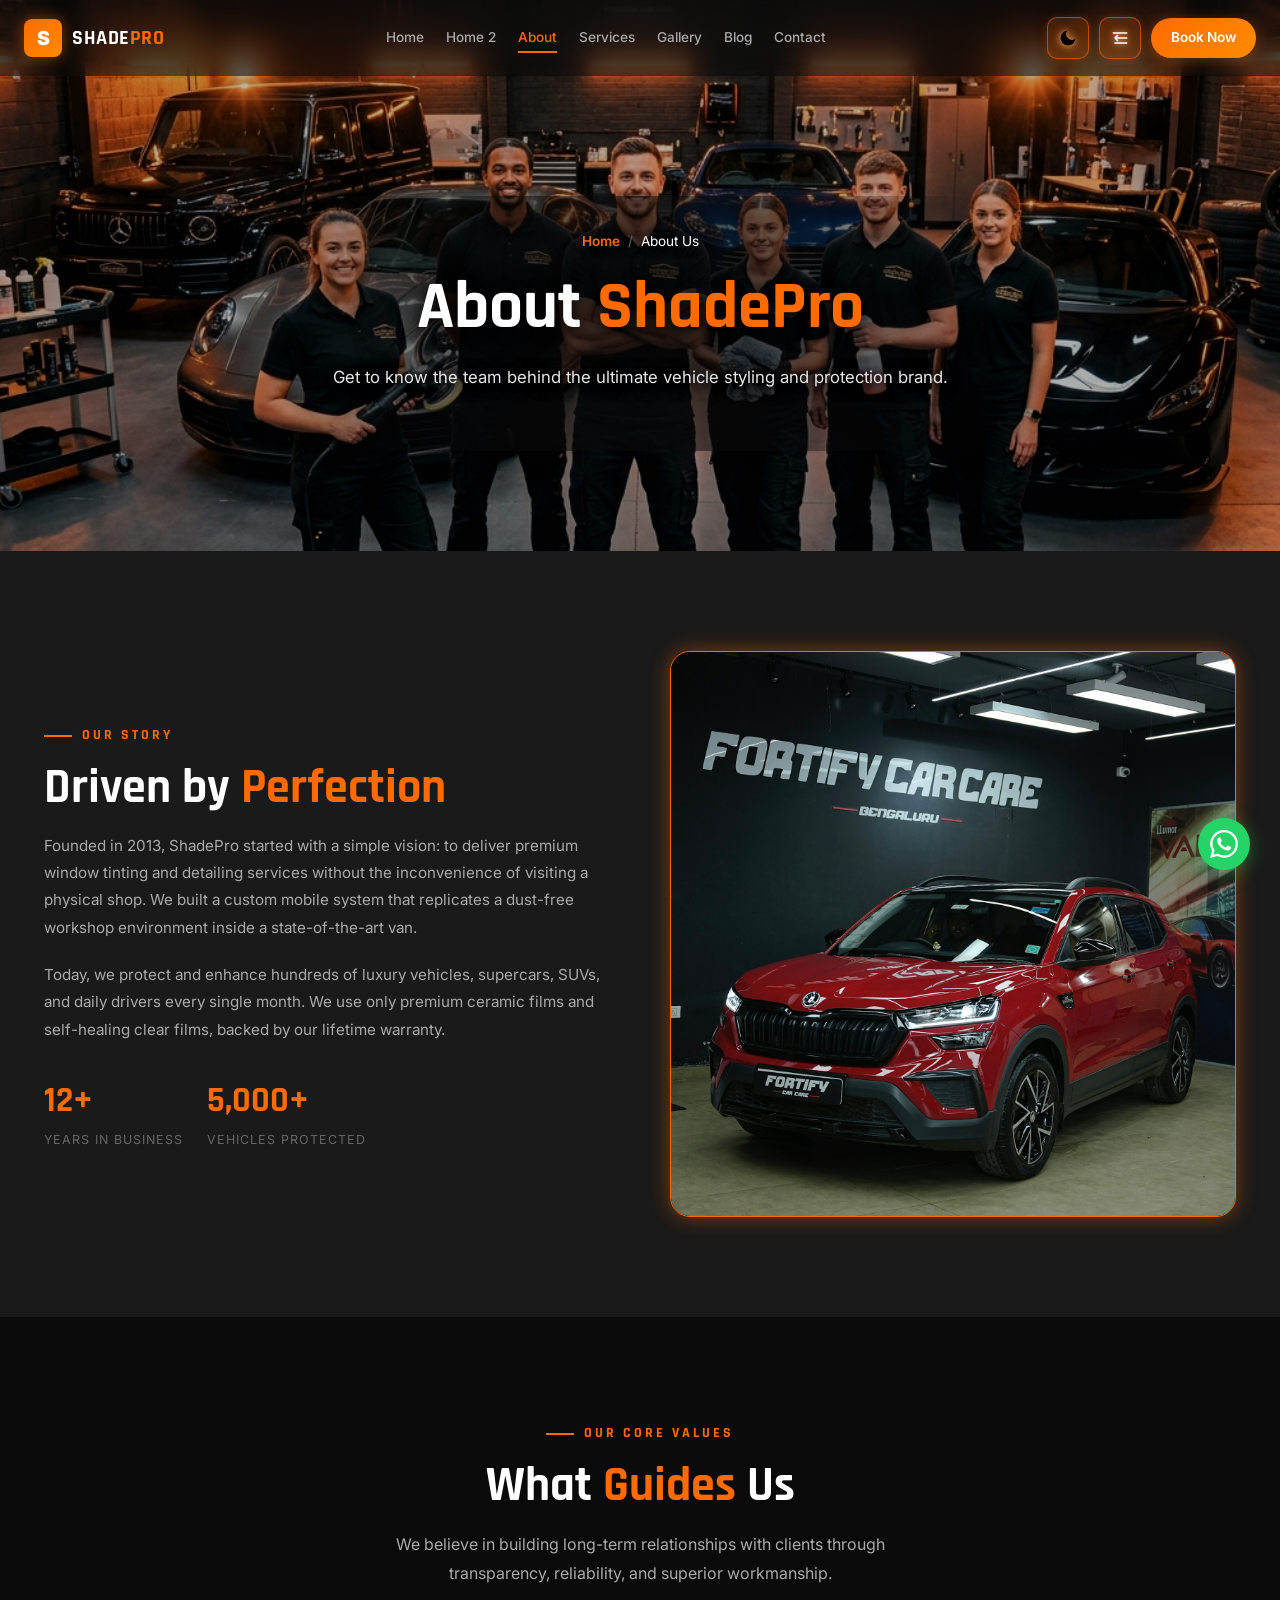
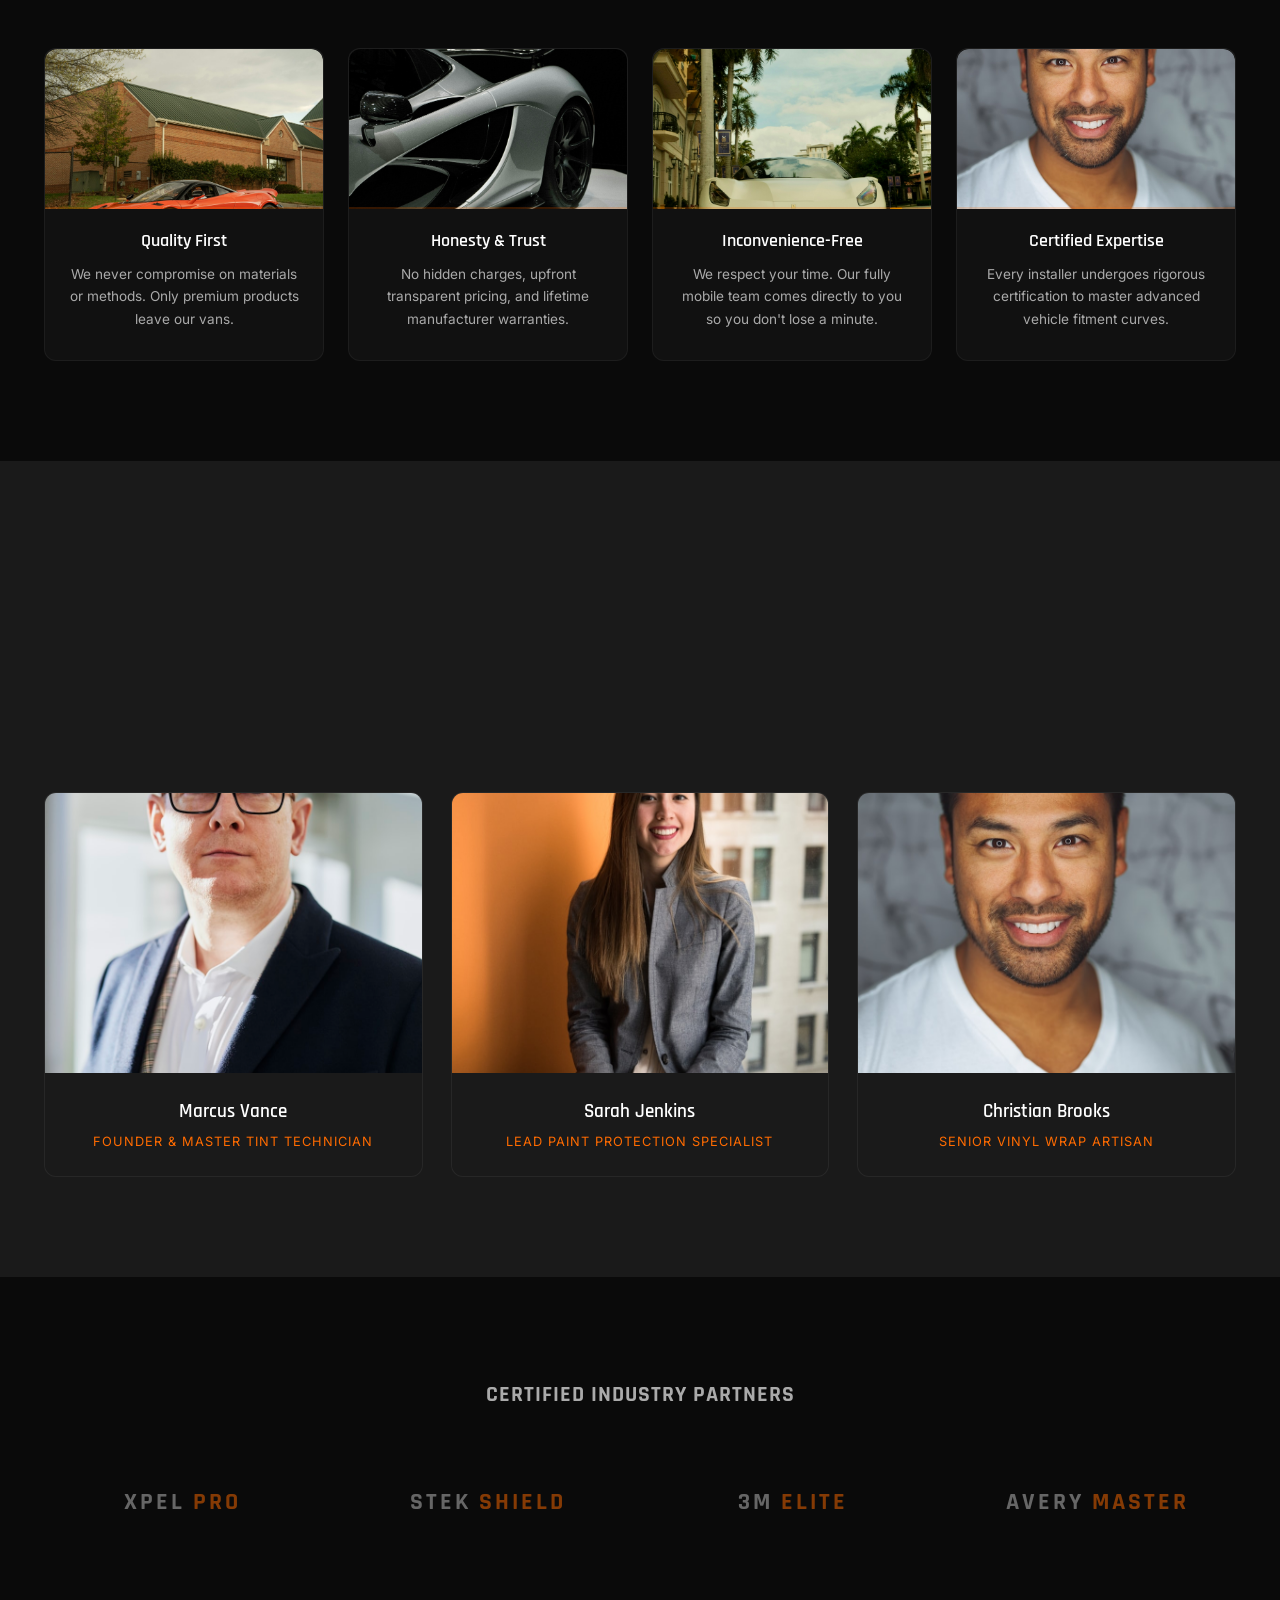
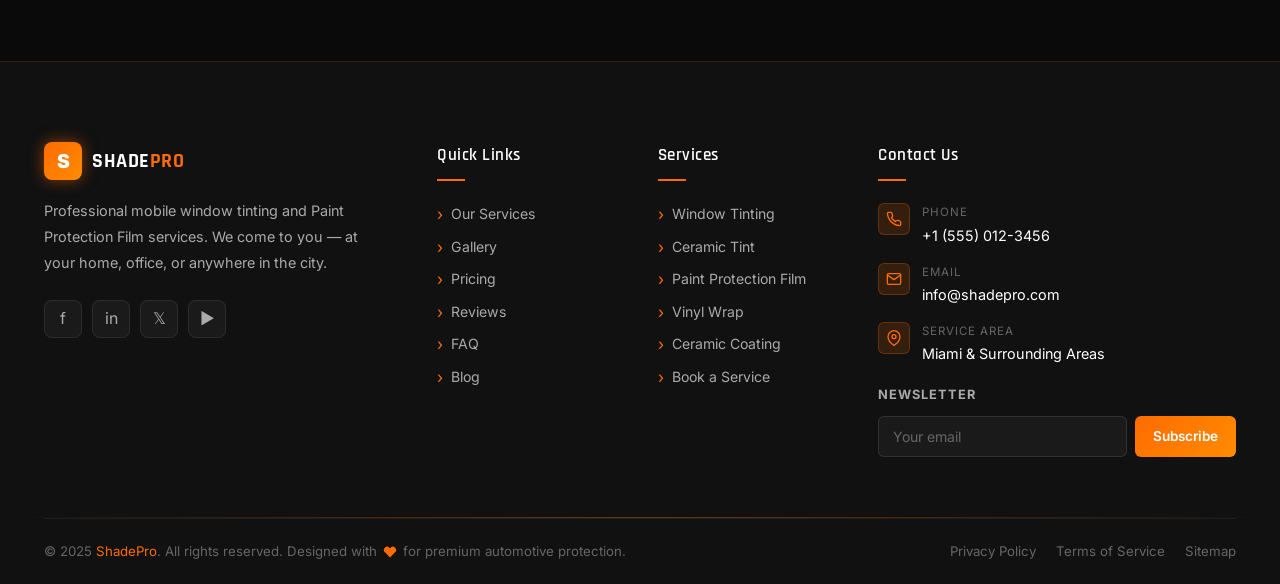
==== about.html @ fd6fd3ab "chore: move all project files to the root of the repository" ====
<!DOCTYPE html>
<html lang="en">
<head>
  <meta charset="UTF-8" />
  <meta name="viewport" content="width=device-width, initial-scale=1.0" />
  <title>About Us — ShadePro Premium Window Tinting & PPF</title>
  <meta name="description" content="Learn about ShadePro's team, our story, certified installers, and commitment to luxury vehicle window tinting and PPF." />
  <link rel="icon" type="image/png" href="images/favicon.png" />
  <link rel="stylesheet" href="css/global.css" />
  <link rel="stylesheet" href="css/navbar.css" />
  <link rel="stylesheet" href="css/footer.css" />
  <link rel="stylesheet" href="css/animations.css" />
  <style>
    /* ── Our Story Grid & Stats ── */
    .about-split-grid {
      display: grid;
      grid-template-columns: 1fr 1fr;
      gap: 60px;
      align-items: center;
    }
    .about-stats-flex {
      display: flex;
      gap: 24px;
      margin-top: 30px;
    }

    /* ── Team Styling ── */
    .team-grid {
      display: grid;
      grid-template-columns: repeat(3, 1fr);
      gap: 28px;
      margin-top: 40px;
    }
    .team-card {
      background: var(--black-3);
      border: 1px solid rgba(255,255,255,0.06);
      border-radius: var(--radius);
      overflow: hidden;
      transition: all var(--transition);
      text-align: center;
    }
    .team-card:hover {
      border-color: var(--orange);
      box-shadow: var(--orange-glow);
      transform: translateY(-4px);
    }
    .team-avatar-wrap {
      width: 100%;
      height: 280px;
      overflow: hidden;
      background: #222;
    }
    .team-img {
      width: 100%;
      height: 100%;
      object-fit: cover;
      transition: transform var(--transition);
    }
    .team-card:hover .team-img {
      transform: scale(1.05);
    }
    .team-info {
      padding: 24px;
    }
    .team-name {
      font-family: var(--font-head);
      font-size: 1.2rem;
      font-weight: 600;
      color: var(--white);
    }
    .team-role {
      font-size: 0.8rem;
      color: var(--orange);
      text-transform: uppercase;
      letter-spacing: 1px;
      margin-top: 4px;
    }

    /* ── Values Grid ── */
    .values-grid {
      display: grid;
      grid-template-columns: repeat(4, 1fr);
      gap: 24px;
      margin-top: 40px;
    }
    .value-card {
      background: var(--black-2);
      border: 1px solid rgba(255,255,255,0.05);
      border-radius: var(--radius);
      padding: 30px 24px;
      text-align: center;
      transition: all var(--transition);
      overflow: hidden;
    }
    .value-card:hover {
      border-color: var(--orange);
      background: rgba(255,107,0,0.02);
    }
    .value-icon {
      width: calc(100% + 48px);
      height: 160px;
      border-radius: var(--radius) var(--radius) 0 0;
      margin: -30px 0 18px -24px;
      display: block;
      background-size: cover;
      background-position: center;
      transition: all 0.4s ease;
      border-bottom: 2px solid rgba(255, 107, 0, 0.2);
    }
    .value-card:hover .value-icon {
      border-bottom-color: var(--orange);
      box-shadow: 0 4px 20px rgba(255, 107, 0, 0.15);
      transform: scale(1.02);
    }
    .value-title {
      font-family: var(--font-head);
      font-size: 1.1rem;
      font-weight: 600;
      color: var(--white);
      margin-bottom: 8px;
    }
    .value-desc {
      font-size: 0.85rem;
      color: var(--gray-400);
      line-height: 1.65;
    }

    /* ── Certifications Bar ── */
    .certs-grid {
      display: grid;
      grid-template-columns: repeat(4, 1fr);
      gap: 28px;
      align-items: center;
      justify-items: center;
      padding: 40px 0;
    }
    .cert-logo {
      font-family: var(--font-head);
      font-size: 1.5rem;
      font-weight: 700;
      color: var(--gray-600);
      letter-spacing: 3px;
      text-transform: uppercase;
      transition: color var(--transition);
    }
    .cert-logo span {
      color: var(--orange);
      opacity: 0.5;
    }
    .cert-logo:hover {
      color: var(--white);
    }
    .cert-logo:hover span {
      opacity: 1;
    }

    @media (max-width: 991px) {
      .about-split-grid {
        grid-template-columns: 1fr;
        gap: 40px;
      }
      .team-grid {
        grid-template-columns: 1fr 1fr;
      }
      .values-grid {
        grid-template-columns: 1fr 1fr;
      }
      .certs-grid {
        grid-template-columns: 1fr 1fr;
        gap: 24px;
      }
    }
    @media (max-width: 640px) {
      .team-grid {
        grid-template-columns: 1fr;
      }
      .values-grid {
        grid-template-columns: 1fr;
      }
    }
    @media (max-width: 480px) {
      .about-stats-flex {
        gap: 16px;
      }
      .cert-logo {
        font-size: 1.25rem;
        letter-spacing: 2px;
      }
    }
    @media (max-width: 360px) {
      .about-split-grid {
        gap: 30px;
      }
      .about-stats-flex {
        flex-direction: column;
        gap: 16px;
      }
      .value-card {
        padding: 20px 16px;
      }
      .team-info {
        padding: 16px;
      }
      .team-avatar-wrap {
        height: 240px;
      }
      .certs-grid {
        grid-template-columns: 1fr 1fr;
        gap: 16px;
      }
      .cert-logo {
        font-size: 1.1rem;
        letter-spacing: 1px;
      }
    }
  </style>
</head>
<body>

<!-- Nav Placeholder -->
<div id="nav-placeholder"></div>

<!-- ══ PAGE HERO ══ -->
<section class="page-hero">
  <div class="page-hero-bg" style="background-image: url('images/about_team.png');"></div>
  <div class="page-hero-overlay"></div>
  <div class="container">
    <div class="breadcrumb">
      <a href="index.html">Home</a>
      <span>/</span>
      <span style="color:var(--white);">About Us</span>
    </div>
    <h1 class="page-hero-title">About <span>ShadePro</span></h1>
    <p class="page-hero-sub">Get to know the team behind the ultimate vehicle styling and protection brand.</p>
  </div>
</section>

<!-- ══ OUR STORY ══ -->
<section class="section-alt">
  <div class="container">
    <div class="about-split-grid">
      <div class="reveal-left">
        <div class="section-label">Our Story</div>
        <h2 class="section-title">Driven by <span>Perfection</span></h2>
        <p style="color:var(--gray-400);font-size:.95rem;line-height:1.8;margin-bottom:20px;">
          Founded in 2013, ShadePro started with a simple vision: to deliver premium window tinting and detailing services without the inconvenience of visiting a physical shop. We built a custom mobile system that replicates a dust-free workshop environment inside a state-of-the-art van.
        </p>
        <p style="color:var(--gray-400);font-size:.95rem;line-height:1.8;margin-bottom:20px;">
          Today, we protect and enhance hundreds of luxury vehicles, supercars, SUVs, and daily drivers every single month. We use only premium ceramic films and self-healing clear films, backed by our lifetime warranty.
        </p>
        <div class="about-stats-flex">
          <div>
            <div style="font-family:var(--font-head);font-size:2.2rem;font-weight:700;color:var(--orange);">12+</div>
            <div style="font-size:.78rem;color:var(--gray-600);text-transform:uppercase;letter-spacing:1px;">Years in Business</div>
          </div>
          <div>
            <div style="font-family:var(--font-head);font-size:2.2rem;font-weight:700;color:var(--orange);">5,000+</div>
            <div style="font-size:.78rem;color:var(--gray-600);text-transform:uppercase;letter-spacing:1px;">Vehicles Protected</div>
          </div>
        </div>
      </div>
      <div class="reveal-right">
        <img src="images/detailing_shop.jpg" alt="ShadePro Team Workshop" style="border-radius:var(--radius-lg);box-shadow:var(--orange-glow);border:1px solid var(--orange);" loading="lazy" />
      </div>
    </div>
  </div>
</section>

<!-- ══ CORE VALUES ══ -->
<section>
  <div class="container">
    <div class="section-header centered reveal">
      <div class="section-label">Our Core Values</div>
      <h2 class="section-title">What <span>Guides</span> Us</h2>
      <p class="section-subtitle">We believe in building long-term relationships with clients through transparency, reliability, and superior workmanship.</p>
    </div>

    <div class="values-grid">
      <div class="value-card reveal">
        <span class="value-icon" style="background-image: url('images/orange_mclaren.jpg');"></span>
        <h4 class="value-title">Quality First</h4>
        <p class="value-desc">We never compromise on materials or methods. Only premium products leave our vans.</p>
      </div>
      <div class="value-card reveal" data-delay="100">
        <span class="value-icon" style="background-image: url('images/silver_sports_car.jpg');"></span>
        <h4 class="value-title">Honesty & Trust</h4>
        <p class="value-desc">No hidden charges, upfront transparent pricing, and lifetime manufacturer warranties.</p>
      </div>
      <div class="value-card reveal" data-delay="200">
        <span class="value-icon" style="background-image: url('images/miami_car.jpg');"></span>
        <h4 class="value-title">Inconvenience-Free</h4>
        <p class="value-desc">We respect your time. Our fully mobile team comes directly to you so you don't lose a minute.</p>
      </div>
      <div class="value-card reveal" data-delay="300">
        <span class="value-icon" style="background-image: url('images/team_christian.jpg');"></span>
        <h4 class="value-title">Certified Expertise</h4>
        <p class="value-desc">Every installer undergoes rigorous certification to master advanced vehicle fitment curves.</p>
      </div>
    </div>
  </div>
</section>

<!-- ══ MEET THE TEAM ══ -->
<section class="section-alt">
  <div class="container">
    <div class="section-header centered reveal">
      <div class="section-label">Expert Crew</div>
      <h2 class="section-title">Meet Our <span>Certified</span> Installers</h2>
      <p class="section-subtitle">Our factory-trained team handles your high-end sports cars and daily drivers with equal precision.</p>
    </div>

    <div class="team-grid">
      <div class="team-card reveal">
        <div class="team-avatar-wrap">
          <img src="images/team_marcus.jpg" alt="Marcus Vance" class="team-img" loading="lazy" />
        </div>
        <div class="team-info">
          <h4 class="team-name">Marcus Vance</h4>
          <p class="team-role">Founder & Master Tint Technician</p>
        </div>
      </div>

      <div class="team-card reveal" data-delay="150">
        <div class="team-avatar-wrap">
          <img src="images/team_sarah.jpg" alt="Sarah Jenkins" class="team-img" loading="lazy" />
        </div>
        <div class="team-info">
          <h4 class="team-name">Sarah Jenkins</h4>
          <p class="team-role">Lead Paint Protection Specialist</p>
        </div>
      </div>

      <div class="team-card reveal" data-delay="300">
        <div class="team-avatar-wrap">
          <img src="images/team_christian.jpg" alt="Christian Brooks" class="team-img" loading="lazy" />
        </div>
        <div class="team-info">
          <h4 class="team-name">Christian Brooks</h4>
          <p class="team-role">Senior Vinyl Wrap Artisan</p>
        </div>
      </div>
    </div>
  </div>
</section>

<!-- ══ CERTIFICATIONS ══ -->
<section>
  <div class="container">
    <h3 style="font-family:var(--font-head);font-size:1.4rem;text-align:center;color:var(--gray-400);margin-bottom:30px;letter-spacing:1px;text-transform:uppercase;">Certified Industry Partners</h3>
    <div class="certs-grid">
      <div class="cert-logo">XPEL <span>PRO</span></div>
      <div class="cert-logo">STEK <span>SHIELD</span></div>
      <div class="cert-logo">3M <span>ELITE</span></div>
      <div class="cert-logo">AVERY <span>MASTER</span></div>
    </div>
  </div>
</section>

<!-- Footer Placeholder -->
<div id="footer-placeholder"></div>

<script src="js/components.js"></script>
<script src="js/main.js"></script>
</body>
</html>
---- css/global.css ----
/* ============================================================
   GLOBAL.CSS — Design Tokens, Reset, Utilities
   Premium Window Tinting & PPF Service
   ============================================================ */

@import url('https://fonts.googleapis.com/css2?family=Inter:wght@300;400;500;600;700;800;900&family=Rajdhani:wght@400;500;600;700&display=swap');

/* ── CSS Variables ── */
:root {
  /* Dynamic Theme Variables (Default Dark Mode) */
  --black:       #0a0a0a;
  --black-2:     #111111;
  --black-3:     #1a1a1a;
  --black-4:     #222222;
  --charcoal:    #2a2a2a;
  --white:       #ffffff;
  --gray-100:    #f5f5f5;
  --gray-200:    #e0e0e0;
  --gray-400:    #aaaaaa;
  --gray-600:    #666666;
  --gray-800:    #333333;
  --border-color: rgba(255, 255, 255, 0.08);
  --orange-glow: 0 0 20px rgba(255,107,0,0.45);
  --orange-glow-lg: 0 0 40px rgba(255,107,0,0.35);
  --nav-bg:      rgba(10, 10, 10, 0.97);

  /* Static Variables (Unchanged across themes) */
  --orange:      #ff6b00;
  --orange-light:#ff8c00;
  --orange-dim:  rgba(255,107,0,0.15);
  --white-static:#ffffff;
  --font-main:   'Inter', sans-serif;
  --font-head:   'Rajdhani', sans-serif;
  --radius-sm:   6px;
  --radius:      12px;
  --radius-lg:   20px;
  --radius-xl:   28px;
  --transition:  0.3s ease;
  --transition-slow: 0.6s ease;
  --container:   1240px;
  --nav-height:  76px;
}

/* Light Theme Variables */
.light-theme {
  --black:       #fcfcfc;
  --black-2:     #f4f4f4;
  --black-3:     #ffffff;
  --black-4:     #e2e2e2;
  --charcoal:    #d5d5d5;
  --white:       #1a1a1a;
  --gray-100:    #1c1c1e;
  --gray-200:    #2c2c2e;
  --gray-400:    #555555;
  --gray-600:    #777777;
  --gray-800:    #eeeeee;
  --border-color: rgba(0, 0, 0, 0.08);
  --orange-glow: 0 4px 15px rgba(255, 107, 0, 0.25);
  --orange-glow-lg: 0 6px 25px rgba(255, 107, 0, 0.2);
  --nav-bg:      rgba(252, 252, 252, 0.96);
  --mobile-menu-bg: rgba(252, 252, 252, 0.98);
}

/* ── Global Theme Transition Helper ── */
body, section, .section-alt, .card, .pricing-card, .pricing-selector-wrap, .pricing-select-btn,
.matrix-table, .matrix-table th, .matrix-table td, .form-control, .btn-ghost, .navbar, .nav-logo-name,
.nav-logo-tagline, .nav-link, .footer, .social-link,
.footer-col-title, .footer-link, .footer-contact-val, .newsletter-form input, .newsletter-form button,
.faq-item, .faq-header, .faq-question, .faq-content, .product-card, .service-card, .testimonial-card,
h1, h2, h3, h4, h5, h6, p, span, strong, a, li, label, input, select, textarea, .divider, svg {
  transition: background-color 0.4s ease, background 0.4s ease, color 0.4s ease, border-color 0.4s ease, box-shadow 0.4s ease, fill 0.4s ease, stroke 0.4s ease;
}

/* ── Reset ── */
*, *::before, *::after { box-sizing: border-box; margin: 0; padding: 0; }
html, body {
  overflow-x: hidden;
  width: 100%;
}
html { scroll-behavior: smooth; font-size: 16px; }
body {
  font-family: var(--font-main);
  background: var(--black);
  color: var(--white);
  line-height: 1.6;
  -webkit-font-smoothing: antialiased;
}
img { max-width: 100%; height: auto; display: block; }
a { text-decoration: none; color: inherit; }
ul { list-style: none; }
button { cursor: pointer; border: none; background: none; font-family: inherit; }
input, select, textarea { font-family: inherit; }

/* ── Container ── */
.container {
  max-width: var(--container);
  margin: 0 auto;
  padding: 0 24px;
}
@media (max-width: 600px) {
  .container {
    padding: 0 16px;
  }
}

/* ── Section Base ── */
section { padding: 100px 0; }
.section-alt { background: var(--black-3); }

/* ── Section Label ── */
.section-label {
  display: inline-flex;
  align-items: center;
  gap: 10px;
  font-family: var(--font-head);
  font-size: 0.85rem;
  font-weight: 700;
  letter-spacing: 3px;
  text-transform: uppercase;
  color: var(--orange);
  margin-bottom: 14px;
}
.section-label::before {
  content: '';
  display: inline-block;
  width: 28px; height: 2px;
  background: var(--orange);
}

/* ── Section Title ── */
.section-title {
  font-family: var(--font-head);
  font-size: clamp(2rem, 4vw, 3rem);
  font-weight: 700;
  line-height: 1.15;
  color: var(--white);
  margin-bottom: 16px;
}
.section-title span { color: var(--orange); }

.section-subtitle {
  font-size: 1rem;
  color: var(--gray-400);
  max-width: 580px;
  line-height: 1.8;
}

.section-header { margin-bottom: 60px; }
.section-header.centered { text-align: center; }
.section-header.centered .section-label { justify-content: center; }
.section-header.centered .section-subtitle { margin: 0 auto; }

/* ── Buttons ── */
.btn {
  display: inline-flex;
  align-items: center;
  gap: 10px;
  padding: 14px 32px;
  border-radius: 50px;
  font-size: 0.95rem;
  font-weight: 600;
  letter-spacing: 0.5px;
  transition: all var(--transition);
  cursor: pointer;
  position: relative;
  overflow: hidden;
}
.btn::before {
  content: '';
  position: absolute;
  top: 0; left: -100%;
  width: 100%; height: 100%;
  background: linear-gradient(90deg, transparent, rgba(255,255,255,0.1), transparent);
  transition: left 0.5s ease;
}
.btn:hover::before { left: 100%; }

.btn-primary {
  background: linear-gradient(135deg, var(--orange), var(--orange-light));
  color: #ffffff;
  box-shadow: 0 4px 20px rgba(255,107,0,0.4);
}
.btn-primary:hover {
  transform: translateY(-2px);
  box-shadow: 0 8px 30px rgba(255,107,0,0.55);
}

.btn-outline {
  background: transparent;
  color: var(--orange);
  border: 1.5px solid var(--orange);
}
.btn-outline:hover {
  background: var(--orange);
  color: #ffffff;
  box-shadow: var(--orange-glow);
  transform: translateY(-2px);
}

.btn-ghost {
  background: rgba(255,255,255,0.07);
  color: var(--white);
  border: 1px solid rgba(255,255,255,0.1);
  backdrop-filter: blur(10px);
}
.btn-ghost:hover {
  background: rgba(255,107,0,0.15);
  border-color: var(--orange);
  color: var(--orange);
}

.light-theme .btn-ghost {
  background: rgba(0,0,0,0.05);
  color: var(--white);
  border-color: rgba(0,0,0,0.1);
}
.light-theme .btn-ghost:hover {
  background: rgba(255,107,0,0.1);
  border-color: var(--orange);
  color: var(--orange);
}

.btn-lg { padding: 17px 42px; font-size: 1rem; }
.btn-sm { padding: 10px 22px; font-size: 0.85rem; }

/* ── Card Base ── */
.card {
  background: var(--black-3);
  border: 1px solid var(--border-color);
  border-radius: var(--radius);
  overflow: hidden;
  transition: all var(--transition);
}
.card:hover {
  border-color: var(--orange);
  box-shadow: var(--orange-glow);
  transform: translateY(-4px);
}

/* ── Orange Highlight Text ── */
.text-orange { color: var(--orange); }
.text-muted { color: var(--gray-400); }

/* ── Grid Helpers ── */
.grid { display: grid; gap: 28px; }
.grid-2 { grid-template-columns: repeat(2, 1fr); }
.grid-3 { grid-template-columns: repeat(3, 1fr); }
.grid-4 { grid-template-columns: repeat(4, 1fr); }

/* ── Badge ── */
.badge {
  display: inline-block;
  padding: 4px 12px;
  border-radius: 50px;
  font-size: 0.72rem;
  font-weight: 700;
  letter-spacing: 1px;
  text-transform: uppercase;
}
.badge-orange { background: var(--orange); color: #ffffff; }
.badge-outline { border: 1px solid var(--orange); color: var(--orange); background: transparent; }

/* ── Stars ── */
.stars { display: flex; gap: 3px; }
.star { color: var(--orange); font-size: 1rem; }

/* ── Divider ── */
.divider {
  height: 1px;
  background: linear-gradient(90deg, transparent, rgba(255,107,0,0.4), transparent);
  margin: 0;
}

/* ── Form Elements ── */
.form-group { margin-bottom: 20px; }
.form-group label {
  display: block;
  margin-bottom: 8px;
  font-size: 0.85rem;
  font-weight: 500;
  color: var(--gray-400);
  letter-spacing: 0.5px;
}
.form-control {
  width: 100%;
  padding: 13px 18px;
  background: var(--black-2);
  border: 1px solid rgba(255,255,255,0.1);
  border-radius: var(--radius-sm);
  color: var(--white);
  font-size: 0.95rem;
  transition: all var(--transition);
  outline: none;
}
.form-control:focus {
  border-color: var(--orange);
  box-shadow: 0 0 0 3px rgba(255,107,0,0.12);
}
.form-control::placeholder { color: var(--gray-600); }
select.form-control option { background: var(--black-2); }

/* ── Page Hero ── */
.page-hero {
  min-height: 480px;
  display: flex;
  align-items: center;
  justify-content: center;
  position: relative;
  overflow: hidden;
  padding-top: calc(var(--nav-height) + 120px);
  padding-bottom: 100px;
  text-align: center;
}
.page-hero-bg {
  position: absolute;
  inset: 0;
  background-size: cover;
  background-position: center;
  z-index: 1;
  transform: scale(1.02);
  transition: transform 0.5s ease, filter 0.5s ease;
  filter: brightness(0.80) contrast(1.05) saturate(1.10);
}
.page-hero-overlay {
  position: absolute;
  inset: 0;
  background: linear-gradient(180deg, rgba(10, 10, 10, 0.1) 0%, rgba(10, 10, 10, 0.15) 100%);
  z-index: 2;
  transition: background 0.5s ease;
}
.page-hero .container {
  position: relative;
  z-index: 3;
}
.hero-content,
.hero-alt-content,
.page-hero .container {
  position: relative;
  z-index: 5;
  padding: 35px 40px;
  border-radius: var(--radius-lg);
  background: radial-gradient(circle at center, rgba(10, 10, 10, 0.75) 0%, rgba(10, 10, 10, 0.45) 50%, rgba(10, 10, 10, 0) 100%);
  transition: background 0.4s ease;
}
.hero-alt-content,
.page-hero .container {
  margin: 0 auto;
}
.hero-eyebrow,
.breadcrumb {
  margin-bottom: 18px !important;
  margin-top: 0 !important;
}
.hero-title,
.page-hero-title {
  margin-top: 0 !important;
  margin-bottom: 18px !important;
  font-size: clamp(2.2rem, 5.5vw, 4.2rem) !important;
  font-weight: 800 !important;
  line-height: 1.1 !important;
}
.hero-subtitle,
.page-hero-sub {
  margin-top: 0 !important;
  margin-bottom: 24px !important;
  font-size: 1.05rem !important;
  line-height: 1.75 !important;
}
.page-hero-title {
  font-family: var(--font-head);
  color: var(--white);
  text-shadow: 0 2px 15px rgba(0, 0, 0, 0.95), 0 4px 30px rgba(0, 0, 0, 0.85);
}
.page-hero-title span { color: var(--orange); }
.page-hero-sub {
  color: rgba(255, 255, 255, 0.9);
  max-width: 700px;
  margin-left: auto;
  margin-right: auto;
  text-shadow: 0 1px 8px rgba(0, 0, 0, 0.95), 0 2px 18px rgba(0, 0, 0, 0.8);
}
.breadcrumb {
  display: flex;
  justify-content: center;
  gap: 8px;
  align-items: center;
  font-size: 0.85rem;
  color: var(--gray-400);
  text-shadow: 0 1px 8px rgba(0, 0, 0, 0.95), 0 2px 12px rgba(0, 0, 0, 0.8);
}
.breadcrumb a { color: var(--orange); text-decoration: none; font-weight: 600; transition: opacity var(--transition); }
.breadcrumb a:hover { opacity: 0.8; }
.breadcrumb span { color: var(--gray-600); }

/* Responsive Scaling for Page Hero */
@media (max-width: 991px) {
  .page-hero {
    min-height: 380px;
    padding-top: calc(var(--nav-height) + 90px);
    padding-bottom: 70px;
  }
}
@media (max-width: 576px) {
  .page-hero {
    min-height: 320px;
    padding-top: calc(var(--nav-height) + 70px);
    padding-bottom: 50px;
  }
}

/* ── Back To Top ── */
#backToTop {
  position: fixed;
  bottom: 30px; right: 90px;
  width: 46px; height: 46px;
  background: linear-gradient(135deg, var(--orange), var(--orange-light));
  border-radius: 50%;
  display: flex;
  align-items: center;
  justify-content: center;
  cursor: pointer;
  box-shadow: var(--orange-glow);
  opacity: 0;
  transform: translateY(20px);
  transition: all var(--transition);
  z-index: 999;
  border: none;
}
#backToTop.visible { opacity: 1; transform: translateY(0); }
#backToTop:hover { transform: translateY(-4px); box-shadow: var(--orange-glow-lg); }
#backToTop svg { width: 20px; height: 20px; fill: var(--white); }

/* ── WhatsApp FAB ── */
#whatsappBtn {
  position: fixed;
  bottom: 30px; right: 30px;
  width: 52px; height: 52px;
  background: #25d366;
  border-radius: 50%;
  display: flex;
  align-items: center;
  justify-content: center;
  box-shadow: 0 4px 20px rgba(37,211,102,0.4);
  z-index: 999;
  transition: all var(--transition);
}
#whatsappBtn:hover { transform: scale(1.1); box-shadow: 0 6px 28px rgba(37,211,102,0.55); }
#whatsappBtn svg { width: 28px; height: 28px; fill: white; }

/* ── Loading Overlay ── */
#loader {
  position: fixed;
  inset: 0;
  background: var(--black);
  z-index: 9999;
  display: flex;
  align-items: center;
  justify-content: center;
  flex-direction: column;
  gap: 20px;
  transition: opacity 0.5s ease, visibility 0.5s ease;
}
#loader.hidden { opacity: 0; visibility: hidden; }
.loader-logo {
  font-family: var(--font-head);
  font-size: 2.2rem;
  font-weight: 700;
  color: var(--white);
}
.loader-logo span { color: var(--orange); }
.loader-bar {
  width: 200px; height: 3px;
  background: var(--black-4);
  border-radius: 3px;
  overflow: hidden;
}
.loader-bar-inner {
  height: 100%;
  background: linear-gradient(90deg, var(--orange), var(--orange-light));
  border-radius: 3px;
  animation: loaderAnim 1.4s ease forwards;
}
@keyframes loaderAnim {
  from { width: 0; }
  to   { width: 100%; }
}

/* ── Scroll Reveal ── */
.reveal {
  opacity: 0;
  transform: translateY(30px);
  transition: opacity 0.7s ease, transform 0.7s ease;
}
.reveal.active {
  opacity: 1;
  transform: translateY(0);
}
.reveal-left {
  opacity: 0;
  transform: translateX(-40px);
  transition: opacity 0.7s ease, transform 0.7s ease;
}
.reveal-right {
  opacity: 0;
  transform: translateX(40px);
  transition: opacity 0.7s ease, transform 0.7s ease;
}
.reveal-left.active, .reveal-right.active {
  opacity: 1;
  transform: translate(0);
}
.reveal-scale {
  opacity: 0;
  transform: scale(0.9);
  transition: opacity 0.6s ease, transform 0.6s ease;
}
.reveal-scale.active {
  opacity: 1;
  transform: scale(1);
}

/* ── Counter Number ── */
.counter-num {
  font-family: var(--font-head);
  font-size: clamp(2.5rem, 5vw, 3.8rem);
  font-weight: 700;
  color: var(--orange);
  line-height: 1;
}

/* ── Glowing Orange Border ── */
.glow-border {
  border: 1px solid var(--orange);
  box-shadow: var(--orange-glow);
}

/* ── Glassmorphism Card ── */
.glass-card {
  background: rgba(255,255,255,0.04);
  backdrop-filter: blur(14px);
  border: 1px solid rgba(255,255,255,0.08);
  border-radius: var(--radius);
}
.glass-card:hover {
  background: rgba(255,107,0,0.06);
  border-color: rgba(255,107,0,0.4);
}

/* ── Orange Gradient Line ── */
.gradient-line {
  width: 60px; height: 3px;
  background: linear-gradient(90deg, var(--orange), var(--orange-light));
  border-radius: 2px;
  margin-bottom: 20px;
}

/* ── Consolidated Blog Card Styles ── */
.blog-card {
  background: var(--black-3);
  border: 1px solid rgba(255,255,255,0.06);
  border-radius: var(--radius);
  overflow: hidden;
  display: flex;
  flex-direction: column;
  height: 100%;
  transition: all var(--transition);
}
.blog-card:hover {
  border-color: var(--orange);
  box-shadow: var(--orange-glow);
  transform: translateY(-4px);
}
.blog-img-wrap {
  width: 100%;
  height: 220px;
  overflow: hidden;
  position: relative;
}
.blog-img {
  width: 100%;
  height: 100%;
  object-fit: cover;
  transition: transform 0.5s ease;
}
.blog-card:hover .blog-img {
  transform: scale(1.05);
}
.blog-content {
  padding: 24px;
  display: flex;
  flex-direction: column;
  flex-grow: 1;
}
.blog-title {
  font-family: var(--font-head);
  font-size: 1.25rem;
  font-weight: 600;
  color: var(--white);
  margin-bottom: 10px;
  line-height: 1.3;
}
.blog-excerpt {
  font-size: 0.85rem;
  color: var(--gray-400);
  line-height: 1.65;
  margin-bottom: 18px;
  flex-grow: 1;
}
.read-more-link {
  display: inline-flex;
  align-items: center;
  justify-content: center;
  gap: 6px;
  padding: 10px 22px;
  border-radius: 50px;
  border: 1.5px solid var(--orange);
  background: transparent;
  color: var(--orange);
  font-size: 0.85rem;
  font-weight: 700;
  letter-spacing: 0.5px;
  text-decoration: none;
  transition: all var(--transition);
  align-self: flex-start;
  margin-top: auto; /* Aligns all "Read More" links to bottom of cards */
}
.blog-card:hover .read-more-link {
  background: var(--orange);
  color: #ffffff;
  box-shadow: var(--orange-glow);
}
.read-more-link:hover {
  background: var(--orange-light) !important;
  border-color: var(--orange-light) !important;
  color: #ffffff !important;
  box-shadow: var(--orange-glow-lg) !important;
}

/* ── Card Height & Alignment Standardization ── */
.product-card {
  height: 100%;
  display: flex;
  flex-direction: column;
}
.product-body {
  display: flex;
  flex-direction: column;
  flex-grow: 1;
}
.product-desc {
  flex-grow: 1;
  margin-bottom: 16px;
}
.product-footer {
  margin-top: auto; /* Aligns all booking/details buttons */
}
.why-card, .team-card, .value-card {
  height: 100%;
  display: flex;
  flex-direction: column;
}
.btn-book-service {
  width: 100%;
  padding: 10px 22px;
  background: transparent;
  border: 1.5px solid var(--orange);
  color: var(--white);
  font-weight: 600;
  font-size: 0.85rem;
  letter-spacing: 0.5px;
  border-radius: 50px; /* Capsule standardized shape */
  cursor: pointer;
  display: flex;
  justify-content: center;
  align-items: center;
  gap: 8px;
  transition: all var(--transition);
  position: relative;
  overflow: hidden;
  z-index: 5;
  margin-top: auto; /* Aligns all book service buttons in row cards */
}
.btn-book-service:hover {
  background: var(--orange);
  color: #ffffff;
  box-shadow: var(--orange-glow);
  transform: translateY(-2px);
}
.btn-book-service:active {
  transform: translateY(0);
}

/* ── Responsive ── */
@media (max-width: 1024px) {
  .grid-4 { grid-template-columns: repeat(2, 1fr); }
  .grid-3 { grid-template-columns: repeat(2, 1fr); }
}
@media (max-width: 768px) {
  section { padding: 70px 0; }
  .grid-2, .grid-3, .grid-4 { grid-template-columns: 1fr; }
  .section-header { margin-bottom: 40px; }
}
@media (max-width: 480px) {
  section { padding: 55px 0; }
  .container { padding: 0 16px; }
  .btn { padding: 12px 24px; font-size: 0.9rem; }
}
@media (max-width: 360px) {
  .container { padding: 0 12px; }
  .btn { padding: 10px 20px; font-size: 0.85rem; }
  .section-title { font-size: 1.7rem; }
  .section-header { margin-bottom: 28px; }
}


/* ═══════════════════════════════════════════════════════════
   LIGHT THEME OVERRIDES
   Targets elements that use hardcoded rgba dark colors
   ═══════════════════════════════════════════════════════════ */

/* ── Body & Sections ── */
.light-theme body { background: #fcfcfc; color: #1a1a1a; }
.light-theme .section-alt { background: #f0f0f0; }

/* ── Section label & subtitle ── */
.light-theme .section-subtitle { color: #555555; }
.light-theme .section-label::before { background: var(--orange); }

/* ── Page Hero ── */
.light-theme .page-hero {
  background-color: #fcfcfc;
}
.light-theme .hero-content,
.light-theme .hero-alt-content,
.light-theme .page-hero .container {
  background: radial-gradient(circle at center, rgba(252, 252, 252, 0.85) 0%, rgba(252, 252, 252, 0.55) 50%, rgba(252, 252, 252, 0) 100%) !important;
}
.light-theme .page-hero-bg {
  filter: brightness(1.0) contrast(1.0) saturate(1.0) !important;
}
.light-theme .page-hero-overlay {
  background: linear-gradient(180deg, rgba(252, 252, 252, 0.05) 0%, rgba(252, 252, 252, 0.08) 100%) !important;
}
.light-theme .page-hero-title {
  color: #111111 !important;
  text-shadow: 0 0 6px #ffffff, 0 0 12px #ffffff, 0 1px 3px rgba(0,0,0,0.15) !important;
}
.light-theme .page-hero-sub {
  color: #222222 !important;
  text-shadow: 0 0 5px #ffffff, 0 0 10px #ffffff, 0 1px 2px rgba(0,0,0,0.15) !important;
}
.light-theme .breadcrumb {
  color: #444444 !important;
  text-shadow: 0 0 4px #ffffff, 0 0 8px #ffffff !important;
}
.light-theme .breadcrumb span {
  color: #777777 !important;
}
.light-theme .breadcrumb a {
  color: var(--orange) !important;
}

/* ── Cards ── */
.light-theme .card {
  background: #ffffff;
  border-color: rgba(0,0,0,0.08);
  box-shadow: 0 2px 12px rgba(0,0,0,0.06);
}
.light-theme .card:hover {
  border-color: var(--orange);
  box-shadow: 0 4px 20px rgba(255,107,0,0.2);
}

/* ── Glass Card ── */
.light-theme .glass-card {
  background: rgba(255,255,255,0.7);
  border-color: rgba(0,0,0,0.08);
  backdrop-filter: blur(14px);
}
.light-theme .glass-card:hover {
  background: rgba(255,107,0,0.05);
  border-color: rgba(255,107,0,0.3);
}

/* ── Form Controls ── */
.light-theme .form-control {
  background: #f8f8f8;
  border-color: rgba(0,0,0,0.12);
  color: #1a1a1a;
}
.light-theme .form-control:focus {
  border-color: var(--orange);
  box-shadow: 0 0 0 3px rgba(255,107,0,0.1);
}
.light-theme .form-control::placeholder { color: #aaaaaa; }
.light-theme select.form-control option { background: #ffffff; color: #1a1a1a; }
.light-theme .form-group label { color: #555555; }

/* ── Back to Top ── */
.light-theme #backToTop svg { fill: #ffffff; }

/* ── Loader ── */
.light-theme #loader { background: #fcfcfc; }
.light-theme .loader-logo { color: #1a1a1a; }

/* ── Divider ── */
.light-theme .divider {
  background: linear-gradient(90deg, transparent, rgba(255,107,0,0.3), transparent);
}

/* ── Counter ── */
.light-theme .counter-num { color: var(--orange); }

/* ── Glow Border ── */
.light-theme .glow-border {
  border-color: var(--orange);
  box-shadow: 0 0 12px rgba(255,107,0,0.2);
}

/* ── Shimmer text (keep readable in light) ── */
.light-theme .hero-bg,
.light-theme .hero-alt-bg {
  filter: brightness(1.0) contrast(1.0) saturate(1.0) !important;
}
.light-theme .hero-overlay,
.light-theme .hero-alt-overlay {
  background: linear-gradient(135deg, rgba(252, 252, 252, 0.05) 0%, rgba(252, 252, 252, 0.02) 100%) !important;
}
.light-theme .hero-title,
.light-theme .hero-alt .hero-title {
  color: #111111 !important;
  text-shadow: 0 0 6px #ffffff, 0 0 12px #ffffff, 0 1px 3px rgba(0,0,0,0.15) !important;
}
.light-theme .hero-subtitle,
.light-theme .hero-alt .hero-subtitle {
  color: #1a1a1a !important;
  text-shadow: 0 0 5px #ffffff, 0 0 10px #ffffff, 0 1px 2px rgba(0,0,0,0.15) !important;
}
.light-theme .shimmer-text {
  background: linear-gradient(90deg, #1a1a1a 30%, var(--orange) 50%, #1a1a1a 70%);
  background-size: 200% auto;
  -webkit-background-clip: text;
  -webkit-text-fill-color: transparent;
}

/* ── Navbar in Light Theme ── */
.light-theme .navbar {
  background: rgba(252, 252, 252, 0.95) !important;
  backdrop-filter: blur(20px) !important;
  border-bottom: 1px solid rgba(0, 0, 0, 0.05) !important;
}

/* ── Hero & Page Overlays in Light Theme ── */
.light-theme .hero,
.light-theme .hero-alt {
  background-color: #fcfcfc;
}

.light-theme .hero-eyebrow {
  background: rgba(255, 107, 0, 0.08) !important;
  border-color: rgba(255, 107, 0, 0.25) !important;
}

/* ── Hardcoded Cards & Box Overrides in Light Theme ── */
.light-theme .service-card,
.light-theme .why-card,
.light-theme .testimonial-card,
.light-theme .product-card,
.light-theme .showroom-card,
.light-theme .visualizer-card,
.light-theme .faq-item,
.light-theme .counter-card,
.light-theme .pricing-card,
.light-theme .about-card,
.light-theme .gallery-card,
.light-theme .blog-card,
.light-theme .contact-info-card,
.light-theme .contact-form-card,
.light-theme .booking-form-card,
.light-theme .pricing-selector-wrap {
  background: #ffffff !important;
  border-color: rgba(0, 0, 0, 0.08) !important;
  box-shadow: 0 10px 30px rgba(0, 0, 0, 0.05) !important;
}
.light-theme .service-card:hover,
.light-theme .why-card:hover,
.light-theme .testimonial-card:hover,
.light-theme .product-card:hover,
.light-theme .showroom-card:hover,
.light-theme .visualizer-card:hover,
.light-theme .contact-info-card:hover,
.light-theme .contact-form-card:hover,
.light-theme .booking-form-card:hover {
  border-color: var(--orange) !important;
  box-shadow: 0 15px 40px rgba(255, 107, 0, 0.15) !important;
}

/* ── Card Elements in Light Theme ── */
.light-theme .service-name,
.light-theme .why-title,
.light-theme .testimonial-name,
.light-theme .product-name,
.light-theme .showroom-title,
.light-theme .booking-form-title,
.light-theme .pricing-title,
.light-theme .pricing-card-title,
.light-theme .about-title,
.light-theme .faq-question,
.light-theme .blog-title {
  color: #1a1a1a !important;
}
.light-theme .service-desc,
.light-theme .why-desc,
.light-theme .testimonial-text,
.light-theme .testimonial-vehicle,
.light-theme .product-desc,
.light-theme .showroom-desc,
.light-theme .booking-form-sub,
.light-theme .faq-answer,
.light-theme .blog-desc {
  color: #555555 !important;
}


/* ── Counters Section ── */
.light-theme .counters-section {
  background: linear-gradient(180deg, #fcfcfc 0%, #f4f4f4 100%) !important;
  border-top-color: rgba(0, 0, 0, 0.06) !important;
  border-bottom-color: rgba(0, 0, 0, 0.06) !important;
}
.light-theme .counter-card {
  border-right-color: rgba(0, 0, 0, 0.08) !important;
}
.light-theme .counter-label {
  color: #666666 !important;
}
@media (max-width: 991px) {
  .light-theme .counter-card:nth-child(odd) {
    border-right-color: rgba(0, 0, 0, 0.08) !important;
  }
}
@media (max-width: 480px) {
  .light-theme .counter-card {
    border-bottom-color: rgba(0, 0, 0, 0.08) !important;
  }
}

/* ── Split / Badges / Lists ── */
.light-theme .split-img-badge {
  background: rgba(255, 107, 0, 0.95) !important;
}
.light-theme .check-item {
  color: #555555 !important;
}
.light-theme .check-icon {
  color: #ffffff !important;
}

/* ── CTA Banner ── */
.light-theme .cta-section {
  background: linear-gradient(135deg, #fcf4ee 0%, #f7e9df 50%, #fcf4ee 100%) !important;
}
.light-theme .cta-title {
  color: #1a1a1a !important;
}
.light-theme .cta-sub {
  color: #555555 !important;
}

/* ── Visualizer & Alternate Home Styles ── */
.light-theme .vis-btn {
  background: #f4f4f4 !important;
  border-color: rgba(0,0,0,0.08) !important;
  color: #555555 !important;
}
.light-theme .vis-btn:hover,
.light-theme .vis-btn.active {
  color: #ffffff !important;
  border-color: var(--orange) !important;
  background: var(--orange-dim) !important;
}
.light-theme .vis-controls h4 {
  color: #1a1a1a !important;
}
.light-theme .vis-controls p {
  color: #555555 !important;
}
.light-theme .vis-controls div[style*="background"] {
  background: #f8f8f8 !important;
  border-color: rgba(0,0,0,0.06) !important;
}

/* ── Contact Map Placeholder ── */
.light-theme .map-placeholder-overlay {
  background: rgba(252,252,252,0.9) !important;
}
.light-theme .map-placeholder-overlay h4 {
  color: #1a1a1a !important;
}
.light-theme .map-placeholder-overlay p {
  color: #555555 !important;
}
.light-theme .map-container {
  border-color: rgba(0, 0, 0, 0.08) !important;
}
.light-theme .map-container div[style*="background"] {
  background: #fdfdfd !important;
  background-image: radial-gradient(rgba(0, 0, 0, 0.08) 1px, transparent 1px) !important;
  background-size: 20px 20px !important;
  opacity: 0.85 !important;
}

/* ── Testimonials Section Overrides ── */
.light-theme .t-card,
.light-theme .t-stat-card,
.light-theme .submit-review-card {
  background: #ffffff !important;
  border-color: rgba(0, 0, 0, 0.08) !important;
  box-shadow: 0 10px 30px rgba(0, 0, 0, 0.04) !important;
}
.light-theme .t-avatar {
  border-color: rgba(255, 107, 0, 0.2) !important;
}
.light-theme .t-name {
  color: #1a1a1a !important;
}
.light-theme .t-vehicle {
  color: #777777 !important;
}
.light-theme .t-text {
  color: #555555 !important;
}
.light-theme .star-choice {
  color: #cccccc;
}
.light-theme .star-choice.selected,
.light-theme .star-choice:hover {
  color: var(--orange) !important;
}

/* ── Booking Section Overrides ── */
.light-theme .booking-steps-nav::before {
  background: var(--charcoal) !important;
}
.light-theme .indicator-circle {
  background: #ffffff !important;
  border-color: rgba(0, 0, 0, 0.12) !important;
  color: #777777 !important;
}
.light-theme .booking-step-indicator.active .indicator-circle {
  background: var(--orange-dim) !important;
  border-color: var(--orange) !important;
  color: var(--orange) !important;
}
.light-theme .booking-step-indicator.completed .indicator-circle {
  background: var(--orange) !important;
  border-color: var(--orange) !important;
  color: #ffffff !important;
}
.light-theme .booking-step-indicator.active .indicator-label {
  color: #1a1a1a !important;
}
.light-theme .step-panel-title {
  color: #1a1a1a !important;
}
.light-theme .select-card {
  background: #ffffff !important;
  border-color: rgba(0, 0, 0, 0.08) !important;
}
.light-theme .select-card:hover {
  border-color: rgba(255, 107, 0, 0.3) !important;
}
.light-theme .select-card.selected {
  background: var(--orange-dim) !important;
  border-color: var(--orange) !important;
}
.light-theme .select-card-name {
  color: #1a1a1a !important;
}
.light-theme .booking-btn-bar {
  border-color: rgba(0, 0, 0, 0.08) !important;
}
.light-theme .booking-card {
  background: #ffffff !important;
  border-color: rgba(0, 0, 0, 0.08) !important;
  box-shadow: 0 20px 50px rgba(0, 0, 0, 0.05) !important;
}

/* ── Product & Gallery & About Overrides ── */
.light-theme .main-image-wrap {
  background: #ffffff !important;
  border-color: rgba(0, 0, 0, 0.08) !important;
}
.light-theme .thumb-item {
  background: #ffffff !important;
  border-color: rgba(0, 0, 0, 0.08) !important;
}
.light-theme .thumb-item.active,
.light-theme .thumb-item:hover {
  border-color: var(--orange) !important;
  box-shadow: 0 4px 15px rgba(255, 107, 0, 0.2) !important;
}
.light-theme .bundle-choice-card {
  background: #ffffff !important;
  border-color: rgba(0, 0, 0, 0.08) !important;
}
.light-theme .bundle-choice-card:hover {
  border-color: rgba(255, 107, 0, 0.3) !important;
}
.light-theme .bundle-choice-card.selected {
  background: var(--orange-dim) !important;
  border-color: var(--orange) !important;
}
.light-theme .bundle-choice-name {
  color: #1a1a1a !important;
}
.light-theme .benefits-checklist,
.light-theme .p-meta {
  border-color: rgba(0, 0, 0, 0.08) !important;
}
.light-theme .benefit-item {
  color: #555555 !important;
}
.light-theme .gallery-item {
  border-color: rgba(0, 0, 0, 0.08) !important;
}
.light-theme .gallery-item:hover {
  border-color: var(--orange) !important;
}
.light-theme .team-card,
.light-theme .value-card {
  background: #ffffff !important;
  border-color: rgba(0, 0, 0, 0.08) !important;
}
.light-theme .team-name,
.light-theme .value-title {
  color: #1a1a1a !important;
}
.light-theme .value-desc {
  color: #555555 !important;
}
.light-theme .value-card:hover {
  border-color: var(--orange) !important;
  background: rgba(255, 107, 0, 0.03) !important;
}
.light-theme .cert-logo:hover {
  color: #1a1a1a !important;
}

/* ── Filter & Pricing Buttons Overrides ── */
.light-theme .filter-btn,
.light-theme .pricing-select-btn {
  background: #ffffff !important;
  border-color: rgba(0, 0, 0, 0.08) !important;
  color: #555555 !important;
}
.light-theme .filter-btn:hover,
.light-theme .filter-btn.active,
.light-theme .pricing-select-btn:hover,
.light-theme .pricing-select-btn.active {
  background: var(--orange-dim) !important;
  border-color: var(--orange) !important;
  color: var(--orange) !important;
  box-shadow: 0 4px 15px rgba(255, 107, 0, 0.15) !important;
}

/* ── Pricing Matrix Overrides ── */
.light-theme .price-package-name,
.light-theme .price-value {
  color: #1a1a1a !important;
}
.light-theme .price-period {
  color: #777777 !important;
}
.light-theme .price-desc,
.light-theme .price-check-item {
  color: #555555 !important;
}
.light-theme .price-check-item.disabled {
  color: #999999 !important;
}
.light-theme .price-check-item.disabled .price-check-icon {
  background: rgba(0, 0, 0, 0.03) !important;
  color: #999999 !important;
}
.light-theme .matrix-section {
  background: #fdfdfd !important;
}
.light-theme .matrix-table-wrap {
  border-color: rgba(0, 0, 0, 0.08) !important;
}
.light-theme .matrix-table th {
  background: #f4f4f4 !important;
  color: #1a1a1a !important;
}
.light-theme .matrix-table td {
  color: #555555 !important;
}
.light-theme .matrix-table th,
.light-theme .matrix-table td {
  border-bottom-color: rgba(0, 0, 0, 0.06) !important;
}
.light-theme .matrix-table tr:hover td {
  background: rgba(255, 107, 0, 0.03) !important;
}

/* ── Featured Post & FAQ Overrides ── */
.light-theme .featured-post-card {
  background: #ffffff !important;
  border-color: rgba(0, 0, 0, 0.08) !important;
}
.light-theme .featured-post-content h2 {
  color: #1a1a1a !important;
}
.light-theme .featured-post-content p {
  color: #555555 !important;
}
.light-theme .faq-category-title {
  border-color: rgba(0, 0, 0, 0.08) !important;
}
.light-theme .faq-header:hover {
  background: rgba(0, 0, 0, 0.02) !important;
}
.light-theme .faq-content {
  color: #555555 !important;
}

/* ── Comparison Slider & Visualizer Overrides ── */
.light-theme .comparison-container {
  border-color: var(--charcoal) !important;
  box-shadow: 0 15px 40px rgba(0, 0, 0, 0.06) !important;
}
.light-theme .comparison-label {
  background: rgba(255, 255, 255, 0.85) !important;
  color: #1a1a1a !important;
}
.light-theme .comparison-label-before {
  color: #1a1a1a !important;
}
.light-theme .comparison-label-after {
  color: var(--orange) !important;
}
.light-theme .lightbox {
  background: rgba(255, 255, 255, 0.98) !important;
}
.light-theme .lightbox-img {
  border-color: rgba(0, 0, 0, 0.08) !important;
  box-shadow: 0 15px 40px rgba(0, 0, 0, 0.15) !important;
}
.light-theme .lightbox-close {
  color: #1a1a1a !important;
}
.light-theme .lightbox-close:hover {
  color: var(--orange) !important;
}
.light-theme .lightbox-title {
  color: #1a1a1a !important;
}
.light-theme .vis-btn:hover,
.light-theme .vis-btn.active {
  color: var(--orange) !important;
  border-color: var(--orange) !important;
  background: var(--orange-dim) !important;
}

/* ── Services Page Overrides ── */
.light-theme .service-detail-card {
  background: #ffffff !important;
  border-color: rgba(0, 0, 0, 0.08) !important;
  box-shadow: 0 8px 30px rgba(0, 0, 0, 0.05) !important;
}
.light-theme .service-detail-card:hover {
  border-color: rgba(255, 107, 0, 0.3) !important;
  box-shadow: 0 20px 50px rgba(0, 0, 0, 0.08) !important;
}
.light-theme .service-detail-title {
  color: #1a1a1a !important;
}
.light-theme .service-detail-desc {
  color: #555555 !important;
}
.light-theme .spec-item {
  color: #333333 !important;
}
.light-theme .feature-card {
  background: #ffffff !important;
  border-color: rgba(0, 0, 0, 0.08) !important;
}
.light-theme .feature-card:hover {
  border-color: var(--orange) !important;
  background: rgba(255, 107, 0, 0.02) !important;
}
.light-theme .feature-title {
  color: #1a1a1a !important;
}
.light-theme .feature-desc {
  color: #555555 !important;
}

/* ── Home2 / Showroom Inline Overrides ── */
.light-theme .vis-controls div[style*="background"] {
  background: #f4f4f4 !important;
  border-color: rgba(0, 0, 0, 0.06) !important;
  color: #1a1a1a !important;
}
.light-theme .comparison-section {
  background: #f4f4f4 !important;
}
.light-theme .visualizer-section {
  background: #f0f0f0 !important;
}

/* ── Blog Card Explicit Override ── */
.light-theme .blog-card {
  background: #ffffff !important;
  border-color: rgba(0, 0, 0, 0.08) !important;
}
.light-theme .blog-card:hover {
  border-color: var(--orange) !important;
  box-shadow: 0 10px 30px rgba(255, 107, 0, 0.12) !important;
}
.light-theme .blog-title {
  color: #1a1a1a !important;
}
.light-theme .blog-excerpt {
  color: #555555 !important;
}
.light-theme .post-meta-wrap {
  color: #777777 !important;
}

/* ── Booking Card (wrapper) Override ── */
.light-theme .booking-card {
  background: #ffffff !important;
  border-color: rgba(0, 0, 0, 0.08) !important;
  box-shadow: 0 20px 50px rgba(0, 0, 0, 0.06) !important;
}

/* ── Product Page Details ── */
.light-theme .p-title {
  color: #1a1a1a !important;
}
.light-theme .p-price {
  color: #1a1a1a !important;
}
.light-theme .p-options-title {
  color: #1a1a1a !important;
}
.light-theme .p-price-old {
  color: #888888 !important;
}

/* ── Contact Info Card titles and descriptions ── */
.light-theme .c-title {
  color: #1a1a1a !important;
}
.light-theme .c-desc {
  color: #555555 !important;
}

/* ── Pricing Selector Text ── */
.light-theme .selector-text {
  color: #1a1a1a !important;
}

/* ── Misc inline style resets for section-alt backgrounds ── */
.light-theme .section-alt,
.light-theme section.section-alt {
  background: #f0f0f0 !important;
}

/* ── Comparison section (gallery.html) fix ── */
.light-theme .comparison-section {
  background: #eeeeee !important;
}

/* ── FAQ item open state ── */
.light-theme .faq-item {
  background: #ffffff !important;
  border-color: rgba(0, 0, 0, 0.08) !important;
}
.light-theme .faq-item.open {
  border-color: var(--orange) !important;
  box-shadow: 0 0 20px rgba(255, 107, 0, 0.08) !important;
}

/* ── Submit review form heading & sub ── */
.light-theme .submit-review-card h3 {
  color: #1a1a1a !important;
}
.light-theme .submit-review-card p {
  color: #555555 !important;
}

/* ── T-stat text override ── */
.light-theme .t-stat-label {
  color: #666666 !important;
}

/* ── Booking card background fix ── */
.light-theme .booking-step-indicator {
  background: var(--black) !important;
}

/* ── RTL global layout mirroring overrides ── */
html[dir="rtl"] #whatsappBtn {
  right: auto !important;
  left: 30px !important;
}
html[dir="rtl"] #backToTop {
  right: auto !important;
  left: 90px !important;
}
---- css/navbar.css ----
/* ============================================================
   NAVBAR.CSS — Sticky Navigation + Theme Toggle + Icons
   ============================================================ */

.navbar {
  position: fixed;
  top: 0; left: 0; right: 0;
  height: var(--nav-height);
  z-index: 1000;
  transition: all var(--transition);
  padding: 0 24px;
  /* Always show a background so all controls are visible above the hero */
  background: linear-gradient(180deg, rgba(10,10,10,0.82) 0%, rgba(10,10,10,0.55) 100%);
  backdrop-filter: blur(12px);
  -webkit-backdrop-filter: blur(12px);
}
.navbar::after {
  content: '';
  position: absolute;
  bottom: 0; left: 0; right: 0;
  height: 1px;
  background: linear-gradient(90deg, transparent, rgba(255,107,0,0.3), transparent);
  opacity: 0;
  transition: opacity var(--transition);
}
.navbar.scrolled {
  background: var(--nav-bg);
  backdrop-filter: blur(20px);
  -webkit-backdrop-filter: blur(20px);
  box-shadow: 0 4px 30px rgba(0,0,0,0.3);
}
.navbar.scrolled::after { opacity: 1; }

.light-theme .navbar {
  background: linear-gradient(180deg, rgba(252,252,252,0.88) 0%, rgba(252,252,252,0.65) 100%);
  backdrop-filter: blur(12px);
  -webkit-backdrop-filter: blur(12px);
  box-shadow: 0 2px 16px rgba(0,0,0,0.08);
}
.light-theme .navbar.scrolled {
  background: var(--nav-bg);
  backdrop-filter: blur(20px);
  box-shadow: 0 4px 20px rgba(0,0,0,0.1);
}


.light-theme .nav-link {
  color: #444444;
}
.light-theme .nav-link:hover {
  color: #1a1a1a;
}
.light-theme .nav-link.active {
  color: var(--orange);
}

.nav-inner {
  width: 100%;
  max-width: var(--container);
  margin: 0 auto;
  height: 100%;
  display: flex;
  align-items: center;
  justify-content: space-between;
  gap: 24px;
}

/* ── Logo ── */
.nav-logo {
  display: flex;
  align-items: center;
  gap: 10px;
  flex-shrink: 0;
  text-decoration: none;
}
.nav-logo-icon {
  width: 38px; height: 38px;
  background: linear-gradient(135deg, var(--orange), var(--orange-light));
  border-radius: 8px;
  display: flex;
  align-items: center;
  justify-content: center;
  font-size: 1.2rem;
  font-weight: 900;
  color: #ffffff;
  box-shadow: 0 0 15px rgba(255,107,0,0.5);
  flex-shrink: 0;
}
.nav-logo-text {
  display: flex;
  flex-direction: column;
  line-height: 1.1;
}
.nav-logo-name {
  font-family: var(--font-head);
  font-size: 1.25rem;
  font-weight: 700;
  color: var(--white);
  letter-spacing: 0.5px;
}
.nav-logo-name span { color: var(--orange); }
.nav-logo-tagline {
  font-size: 0.65rem;
  color: var(--gray-400);
  letter-spacing: 2px;
  text-transform: uppercase;
}

/* ── Nav Links ── */
.nav-links {
  display: flex;
  align-items: center;
  gap: 2px;
  flex: 1;
  justify-content: center;
  flex-wrap: nowrap;
  overflow-x: auto;
  -webkit-overflow-scrolling: touch;
  scrollbar-width: none;
}
.nav-links::-webkit-scrollbar { display: none; }
.nav-link {
  font-size: 0.85rem;
  font-weight: 500;
  color: var(--gray-400);
  padding: 6px 10px;
  border-radius: var(--radius-sm);
  transition: all var(--transition);
  white-space: nowrap;
  position: relative;
}
.nav-link::after {
  content: '';
  position: absolute;
  bottom: 2px; left: 10px; right: 10px;
  height: 1.5px;
  background: var(--orange);
  transform: scaleX(0);
  transition: transform var(--transition);
}
.nav-link:hover, .nav-link.active {
  color: var(--white);
}
.nav-link:hover::after, .nav-link.active::after {
  transform: scaleX(1);
}
.nav-link.active { color: var(--orange); }

/* ── Nav Actions ── */
.nav-actions {
  display: flex;
  align-items: center;
  gap: 10px;
  flex-shrink: 0;
}

/* ── Theme Toggle ── */
#theme-toggle {
  width: 42px; height: 42px;
  display: flex;
  align-items: center;
  justify-content: center;
  border-radius: 10px;
  background: rgba(255,107,0,0.18);
  border: 1.5px solid rgba(255,107,0,0.55);
  cursor: pointer;
  flex-shrink: 0;
  position: relative;
  overflow: hidden;
  transition: all 0.3s ease;
  box-shadow: 0 0 8px rgba(255,107,0,0.2);
}
#theme-toggle:hover {
  background: rgba(255,107,0,0.28);
  border-color: var(--orange);
  box-shadow: 0 0 16px rgba(255,107,0,0.55), 0 0 6px rgba(255,107,0,0.25) inset;
  transform: translateY(-2px);
}
#theme-toggle:active {
  transform: scale(0.92);
}

.theme-icon {
  position: absolute;
  width: 20px; height: 20px;
  display: flex;
  align-items: center;
  justify-content: center;
  transition: opacity 0.35s ease, transform 0.35s ease;
}
.theme-icon svg {
  width: 20px; height: 20px;
}

.icon-moon {
  opacity: 1;
  transform: rotate(0deg) scale(1);
}
.icon-moon svg { fill: #ffffff; filter: drop-shadow(0 0 5px rgba(255,107,0,0.8)) drop-shadow(0 0 2px rgba(255,255,255,0.5)); }

.icon-sun {
  opacity: 0;
  transform: rotate(90deg) scale(0.4);
}
.icon-sun svg { fill: var(--orange); filter: drop-shadow(0 0 6px rgba(255,107,0,0.9)); }

.light-theme .icon-moon {
  opacity: 0;
  transform: rotate(-90deg) scale(0.4);
}
.light-theme .icon-sun {
  opacity: 1;
  transform: rotate(0deg) scale(1);
}

.light-theme #theme-toggle {
  background: rgba(255,107,0,0.12);
  border-color: rgba(255,107,0,0.45);
  box-shadow: 0 0 8px rgba(255,107,0,0.15);
}
.light-theme #theme-toggle:hover {
  background: rgba(255,107,0,0.22);
  border-color: var(--orange);
  box-shadow: 0 0 14px rgba(255,107,0,0.35), 0 2px 8px rgba(255,107,0,0.18) inset;
}
.light-theme .icon-sun svg {
  fill: var(--orange);
  filter: drop-shadow(0 0 6px rgba(255,107,0,0.9));
}

/* ── Book Now CTA ── */
.nav-cta {
  padding: 9px 20px;
  background: linear-gradient(135deg, var(--orange), var(--orange-light));
  color: #ffffff;
  border-radius: 50px;
  font-size: 0.85rem;
  font-weight: 600;
  transition: all var(--transition);
  box-shadow: 0 3px 15px rgba(255,107,0,0.35);
  white-space: nowrap;
  flex-shrink: 0;
}
.nav-cta:hover {
  transform: translateY(-2px);
  box-shadow: 0 6px 22px rgba(255,107,0,0.5);
}

/* ── Search Overlay ── */
.search-overlay {
  position: fixed;
  inset: 0;
  background: rgba(0,0,0,0.88);
  backdrop-filter: blur(16px);
  z-index: 2000;
  display: flex;
  align-items: flex-start;
  justify-content: center;
  padding-top: 120px;
  opacity: 0;
  visibility: hidden;
  transition: opacity 0.3s ease, visibility 0.3s ease;
}
.search-overlay.open {
  opacity: 1;
  visibility: visible;
}
.light-theme .search-overlay {
  background: rgba(255,255,255,0.9);
}
.search-overlay-inner {
  width: 100%;
  max-width: 640px;
  padding: 0 24px;
  transform: translateY(-20px);
  transition: transform 0.3s ease;
}
.search-overlay.open .search-overlay-inner {
  transform: translateY(0);
}
.search-overlay-label {
  font-family: var(--font-head);
  font-size: 0.8rem;
  font-weight: 600;
  letter-spacing: 3px;
  text-transform: uppercase;
  color: var(--orange);
  margin-bottom: 16px;
}
.search-overlay-input-wrap {
  display: flex;
  align-items: center;
  gap: 0;
  background: var(--black-3);
  border: 1.5px solid var(--orange);
  border-radius: var(--radius);
  overflow: hidden;
  box-shadow: var(--orange-glow);
}
.light-theme .search-overlay-input-wrap {
  background: #ffffff;
}
.search-overlay-input {
  flex: 1;
  padding: 18px 22px;
  background: transparent;
  border: none;
  color: var(--white);
  font-size: 1.1rem;
  font-family: var(--font-main);
  outline: none;
}
.search-overlay-input::placeholder { color: var(--gray-600); }
.search-overlay-submit {
  padding: 0 22px;
  height: 60px;
  background: var(--orange);
  border: none;
  cursor: pointer;
  display: flex;
  align-items: center;
  justify-content: center;
  transition: background var(--transition);
}
.search-overlay-submit:hover { background: var(--orange-light); }
.search-overlay-submit svg { width: 22px; height: 22px; fill: #ffffff; }
.search-overlay-close {
  position: absolute;
  top: 28px; right: 28px;
  width: 44px; height: 44px;
  background: rgba(255,255,255,0.08);
  border: 1px solid rgba(255,255,255,0.1);
  border-radius: 50%;
  display: flex;
  align-items: center;
  justify-content: center;
  cursor: pointer;
  color: var(--gray-400);
  transition: all var(--transition);
}
.search-overlay-close:hover {
  background: var(--orange-dim);
  border-color: var(--orange);
  color: var(--orange);
}
.search-overlay-close svg { width: 18px; height: 18px; fill: currentColor; }

.light-theme .search-overlay-close {
  background: rgba(0,0,0,0.06);
  border-color: rgba(0,0,0,0.12);
  color: #555;
}

/* ── Navbar Social Group ── */
.nav-social-group {
  display: flex;
  align-items: center;
  gap: 10px;
  margin-left: auto;
  margin-right: 10px;
}
.nav-social-link {
  width: 32px; height: 32px;
  display: flex;
  align-items: center;
  justify-content: center;
  border-radius: 50%;
  background: rgba(255,255,255,0.04);
  border: 1px solid rgba(255,255,255,0.06);
  color: var(--gray-400);
  transition: all var(--transition);
}
.nav-social-link:hover {
  background: var(--orange-dim);
  border-color: var(--orange);
  color: var(--orange);
  transform: translateY(-2px);
  box-shadow: 0 0 10px rgba(255,107,0,0.3);
}
.nav-social-link svg {
  width: 14px; height: 14px;
  fill: none;
  stroke: currentColor;
}
.light-theme .nav-social-link {
  background: rgba(0,0,0,0.03);
  border-color: rgba(0,0,0,0.06);
  color: #555555;
}
.light-theme .nav-social-link:hover {
  background: rgba(255,107,0,0.08);
  border-color: var(--orange);
  color: var(--orange);
}

/* ── Responsive, RTL Toggle, Hamburger & Mobile Drawer Redesign ── */

/* ── RTL Toggle Button ── */
#rtl-toggle {
  width: 42px; height: 42px;
  display: flex;
  align-items: center;
  justify-content: center;
  border-radius: 10px;
  background: rgba(255,107,0,0.18);
  border: 1.5px solid rgba(255,107,0,0.55);
  cursor: pointer;
  flex-shrink: 0;
  position: relative;
  overflow: hidden;
  transition: all 0.3s ease;
  box-shadow: 0 0 8px rgba(255,107,0,0.2);
}
#rtl-toggle:hover {
  background: rgba(255,107,0,0.28);
  border-color: var(--orange);
  box-shadow: 0 0 16px rgba(255,107,0,0.55), 0 0 6px rgba(255,107,0,0.25) inset;
  transform: translateY(-2px);
}
#rtl-toggle:active {
  transform: scale(0.92);
}
.light-theme #rtl-toggle {
  background: rgba(255,107,0,0.12);
  border-color: rgba(255,107,0,0.45);
  box-shadow: 0 0 8px rgba(255,107,0,0.15);
}
.light-theme #rtl-toggle:hover {
  background: rgba(255,107,0,0.22);
  border-color: var(--orange);
  box-shadow: 0 0 14px rgba(255,107,0,0.35), 0 2px 8px rgba(255,107,0,0.18) inset;
}

/* ── RTL Icon Toggle Animation ── */
.rtl-icon {
  position: absolute;
  width: 20px; height: 20px;
  display: flex;
  align-items: center;
  justify-content: center;
  transition: opacity 0.35s ease, transform 0.35s ease;
}
.rtl-icon svg {
  width: 20px; height: 20px;
  stroke: #ffffff;
  fill: none;
  filter: drop-shadow(0 0 4px rgba(255,107,0,0.7)) drop-shadow(0 0 2px rgba(255,255,255,0.4));
}
.light-theme .rtl-icon svg {
  stroke: var(--orange);
  filter: drop-shadow(0 0 5px rgba(255,107,0,0.8));
}
.icon-ltr {
  opacity: 0;
  transform: rotate(-90deg) scale(0.4);
}
.icon-rtl {
  opacity: 1;
  transform: rotate(0deg) scale(1);
}
html[dir="rtl"] .icon-ltr {
  opacity: 1;
  transform: rotate(0deg) scale(1);
}
html[dir="rtl"] .icon-rtl {
  opacity: 0;
  transform: rotate(90deg) scale(0.4);
}

/* ── Hamburger Menu Button ── */
#hamburger-toggle {
  display: none; /* hidden on desktop */
  flex-direction: column;
  justify-content: space-between;
  width: 42px; height: 42px;
  padding: 13px 11px;
  border-radius: 10px;
  background: rgba(255,107,0,0.18);
  border: 1.5px solid rgba(255,107,0,0.55);
  cursor: pointer;
  z-index: 1600; /* stays above drawer overlay */
  transition: all 0.3s ease;
  box-shadow: 0 0 8px rgba(255,107,0,0.2);
  position: relative;
}
#hamburger-toggle span {
  display: block;
  width: 100%;
  height: 2px;
  background-color: var(--white);
  border-radius: 2px;
  transition: all 0.3s cubic-bezier(0.16, 1, 0.3, 1);
}
#hamburger-toggle:hover {
  background: rgba(255,107,0,0.2);
  border-color: var(--orange);
  box-shadow: 0 0 16px rgba(255,107,0,0.45);
  transform: translateY(-2px);
}
#hamburger-toggle:active {
  transform: scale(0.92);
}
#hamburger-toggle.active span:nth-child(1) {
  transform: translateY(6px) rotate(45deg);
}
#hamburger-toggle.active span:nth-child(2) {
  opacity: 0;
  transform: scale(0);
}
#hamburger-toggle.active span:nth-child(3) {
  transform: translateY(-6px) rotate(-45deg);
}
.light-theme #hamburger-toggle {
  background: rgba(255,107,0,0.08);
  border-color: rgba(255,107,0,0.35);
}
.light-theme #hamburger-toggle:hover {
  background: rgba(255,107,0,0.18);
  border-color: var(--orange);
  box-shadow: 0 0 14px rgba(255,107,0,0.3);
}

/* ── Mobile Navigation Drawer ── */
.mobile-nav-panel {
  position: fixed;
  top: 0;
  right: -100%; /* off-screen right by default */
  width: 320px;
  height: 100vh;
  background: var(--nav-bg);
  backdrop-filter: blur(24px);
  -webkit-backdrop-filter: blur(24px);
  z-index: 1500;
  padding: 0;
  display: flex;
  flex-direction: column;
  box-shadow: -10px 0 35px rgba(0,0,0,0.3);
  overflow: hidden;
  transition: right 0.4s cubic-bezier(0.16, 1, 0.3, 1), left 0.4s cubic-bezier(0.16, 1, 0.3, 1), background-color 0.4s ease, box-shadow 0.4s ease;
}
.mobile-nav-panel.open {
  right: 0;
}
.mobile-nav-header {
  display: flex;
  align-items: center;
  justify-content: space-between;
  border-bottom: 1px solid var(--border-color);
  padding: 28px 28px 20px;
  flex-shrink: 0;
}
#mobile-nav-close {
  width: 38px; height: 38px;
  border-radius: 50%;
  display: flex;
  align-items: center;
  justify-content: center;
  background: rgba(255,255,255,0.05);
  border: 1.5px solid rgba(255,255,255,0.1);
  color: var(--gray-400);
  cursor: pointer;
  transition: all 0.3s ease;
}
#mobile-nav-close svg {
  width: 16px; height: 16px;
  stroke: currentColor;
}
#mobile-nav-close:hover {
  background: var(--orange-dim);
  border-color: var(--orange);
  color: var(--orange);
  transform: rotate(90deg);
}
.light-theme #mobile-nav-close {
  background: rgba(0,0,0,0.04);
  border-color: rgba(0,0,0,0.08);
}
.mobile-nav-links {
  display: flex;
  flex-direction: column;
  gap: 0;
  flex: 1;
  overflow-y: auto;
  padding: 16px 28px 28px;
  -webkit-overflow-scrolling: touch;
}
.mobile-nav-link {
  font-family: var(--font-head);
  font-size: 1.3rem;
  font-weight: 600;
  color: var(--white);
  text-transform: uppercase;
  letter-spacing: 1px;
  padding: 14px 0;
  border-bottom: 1px solid var(--border-color);
  transition: all 0.3s ease;
  display: block;
  flex-shrink: 0;
}
.mobile-nav-link:hover,
.mobile-nav-link.active {
  color: var(--orange);
  border-bottom-color: var(--orange);
  padding-left: 8px;
}
.mobile-nav-cta {
  display: block;
  text-align: center;
  margin-top: 20px;
  margin-bottom: 8px;
  padding: 14px 28px;
  background: linear-gradient(135deg, var(--orange), var(--orange-light));
  color: #ffffff !important;
  border-radius: 50px;
  font-weight: 700;
  text-transform: uppercase;
  font-size: 0.9rem;
  letter-spacing: 1px;
  box-shadow: 0 4px 15px rgba(255,107,0,0.3);
  transition: all 0.3s ease;
  flex-shrink: 0;
}
.mobile-nav-cta:hover {
  transform: translateY(-2px);
  box-shadow: 0 6px 20px rgba(255,107,0,0.45);
}
/* Scrollbar styling for mobile nav links area */
.mobile-nav-links::-webkit-scrollbar {
  width: 3px;
}
.mobile-nav-links::-webkit-scrollbar-track {
  background: transparent;
}
.mobile-nav-links::-webkit-scrollbar-thumb {
  background: rgba(255,107,0,0.3);
  border-radius: 2px;
}
.mobile-nav-links::-webkit-scrollbar-thumb:hover {
  background: var(--orange);
}

/* ── RTL Modes ── */
html[dir="rtl"] .mobile-nav-panel {
  right: auto;
  left: -100%;
  box-shadow: 10px 0 35px rgba(0,0,0,0.3);
}
html[dir="rtl"] .mobile-nav-panel.open {
  left: 0;
}
html[dir="rtl"] .mobile-nav-link:hover,
html[dir="rtl"] .mobile-nav-link.active {
  padding-left: 0;
  padding-right: 8px;
}
html[dir="rtl"] #mobile-nav-close:hover {
  transform: rotate(-90deg);
}

/* ── Responsive Styling overrides ── */
@media (max-width: 991px) {
  .nav-links {
    display: none !important;
  }
  .navbar .nav-cta {
    display: none !important;
  }
  #hamburger-toggle {
    display: flex;
  }
  .nav-social-group {
    display: none !important;
  }
  .nav-inner {
    justify-content: space-between;
  }
  
  /* Make buttons slightly smaller on mobile to prevent wrapping */
  #theme-toggle, #rtl-toggle, #hamburger-toggle {
    width: 38px;
    height: 38px;
    border-radius: 8px;
  }
  #hamburger-toggle {
    padding: 11px 9px;
  }
  #hamburger-toggle.active span:nth-child(1) {
    transform: translateY(5px) rotate(45deg);
  }
  #hamburger-toggle.active span:nth-child(3) {
    transform: translateY(-5px) rotate(-45deg);
  }
  #theme-toggle .theme-icon, 
  #rtl-toggle .rtl-icon {
    width: 18px;
    height: 18px;
  }
  .nav-actions {
    gap: 8px;
  }
}

@media (max-width: 600px) {
  .navbar {
    padding: 0 16px;
  }
  .nav-inner {
    gap: 12px;
  }
  .nav-logo-icon {
    width: 32px; height: 32px;
    font-size: 1rem;
  }
  .nav-logo-name {
    font-size: 1.1rem;
  }
  .nav-logo-tagline {
    display: none;
  }
}

@media (max-width: 480px) {
  #theme-toggle, #rtl-toggle, #hamburger-toggle {
    width: 36px;
    height: 36px;
  }
  #hamburger-toggle {
    padding: 10px 8px;
  }
  #hamburger-toggle.active span:nth-child(1) {
    transform: translateY(5px) rotate(45deg);
  }
  #hamburger-toggle.active span:nth-child(3) {
    transform: translateY(-5px) rotate(-45deg);
  }
  #theme-toggle .theme-icon, 
  #rtl-toggle .rtl-icon {
    width: 16px;
    height: 16px;
  }
  .nav-actions {
    gap: 6px;
  }
  .nav-logo-name {
    font-size: 1rem;
  }
  .nav-logo-icon {
    width: 28px; height: 28px;
    font-size: 0.9rem;
  }
  .nav-inner {
    gap: 8px;
  }
}

@media (max-width: 360px) {
  .mobile-nav-panel {
    width: 100%;
  }
  .nav-logo-name {
    font-size: 0.95rem;
  }
  .nav-logo-icon {
    width: 26px; height: 26px;
    font-size: 0.85rem;
  }
  .nav-logo-text {
    display: block !important;
  }
}
---- css/footer.css ----
/* ============================================================
   FOOTER.CSS
   ============================================================ */

.footer {
  background: var(--black-2);
  border-top: 1px solid rgba(255,107,0,0.15);
  padding-top: 80px;
}

.footer-grid {
  display: grid;
  grid-template-columns: 2fr 1fr 1fr 1.5fr;
  gap: 48px;
  padding-bottom: 60px;
}

.footer-brand .nav-logo { margin-bottom: 18px; }
.footer-desc {
  font-size: 0.9rem;
  color: var(--gray-400);
  line-height: 1.8;
  margin-bottom: 24px;
}

.footer-social {
  display: flex;
  gap: 10px;
}
.social-link {
  width: 38px; height: 38px;
  background: var(--black-3);
  border: 1px solid rgba(255,255,255,0.08);
  border-radius: 8px;
  display: flex;
  align-items: center;
  justify-content: center;
  color: var(--gray-400);
  font-size: 1rem;
  transition: all var(--transition);
}
.social-link:hover {
  background: var(--orange);
  border-color: var(--orange);
  color: var(--white);
  transform: translateY(-3px);
  box-shadow: var(--orange-glow);
}

.footer-col-title {
  font-family: var(--font-head);
  font-size: 1.05rem;
  font-weight: 600;
  color: var(--white);
  letter-spacing: 0.5px;
  margin-bottom: 22px;
  position: relative;
  padding-bottom: 12px;
}
.footer-col-title::after {
  content: '';
  position: absolute;
  bottom: 0; left: 0;
  width: 28px; height: 2px;
  background: var(--orange);
}

.footer-links {
  display: flex;
  flex-direction: column;
  gap: 10px;
}
.footer-link {
  font-size: 0.88rem;
  color: var(--gray-400);
  transition: all var(--transition);
  display: flex;
  align-items: center;
  gap: 8px;
}
.footer-link::before {
  content: '›';
  color: var(--orange);
  font-size: 1rem;
  line-height: 1;
}
.footer-link:hover { color: var(--orange); padding-left: 4px; }

.footer-contact-item {
  display: flex;
  align-items: flex-start;
  gap: 12px;
  margin-bottom: 16px;
  font-size: 0.88rem;
  color: var(--gray-400);
}
.footer-contact-icon {
  width: 32px; height: 32px;
  background: var(--orange-dim);
  border: 1px solid rgba(255,107,0,0.25);
  border-radius: 6px;
  display: flex;
  align-items: center;
  justify-content: center;
  flex-shrink: 0;
}
.footer-contact-icon svg {
  width: 16px;
  height: 16px;
  fill: none;
  stroke: var(--orange);
  stroke-width: 2;
  stroke-linecap: round;
  stroke-linejoin: round;
}
.footer-contact-label {
  font-size: 0.72rem;
  color: var(--gray-600);
  text-transform: uppercase;
  letter-spacing: 1px;
  margin-bottom: 2px;
}
.footer-contact-val {
  color: var(--white);
  font-size: 0.9rem;
}

/* Newsletter */
.footer-newsletter p {
  font-size: 0.85rem;
  color: var(--gray-400);
  margin-bottom: 14px;
  line-height: 1.7;
}
.newsletter-form {
  display: flex;
  gap: 8px;
}
.newsletter-form input {
  flex: 1;
  padding: 11px 14px;
  background: var(--black-3);
  border: 1px solid rgba(255,255,255,0.1);
  border-radius: var(--radius-sm);
  color: var(--white);
  font-size: 0.88rem;
  outline: none;
  transition: border-color var(--transition);
}
.newsletter-form input:focus { border-color: var(--orange); }
.newsletter-form input::placeholder { color: var(--gray-600); }
.newsletter-form button {
  padding: 11px 18px;
  background: linear-gradient(135deg, var(--orange), var(--orange-light));
  color: var(--white);
  border: none;
  border-radius: var(--radius-sm);
  font-size: 0.85rem;
  font-weight: 600;
  cursor: pointer;
  transition: all var(--transition);
  white-space: nowrap;
}
.newsletter-form button:hover {
  box-shadow: var(--orange-glow);
  transform: translateY(-1px);
}

/* Bottom Bar */
.footer-bottom {
  border-top: 1px solid rgba(255,255,255,0.06);
  padding: 22px 0;
}
.footer-bottom-inner {
  display: flex;
  align-items: center;
  justify-content: space-between;
  gap: 16px;
  flex-wrap: wrap;
}
.footer-copy {
  font-size: 0.83rem;
  color: var(--gray-600);
}
.footer-copy span { color: var(--orange); }
.footer-legal {
  display: flex;
  gap: 20px;
}
.footer-legal a {
  font-size: 0.83rem;
  color: var(--gray-600);
  transition: color var(--transition);
}
.footer-legal a:hover { color: var(--orange); }

/* Responsive */
@media (max-width: 1024px) {
  .footer-grid { grid-template-columns: 1fr 1fr; }
}
@media (max-width: 640px) {
  .footer-grid { grid-template-columns: 1fr; gap: 36px; }
  .footer-bottom-inner { flex-direction: column; text-align: center; }
  .newsletter-form { flex-direction: column; }
}
@media (max-width: 360px) {
  .footer { padding: 40px 0; }
  .footer-bottom { padding: 16px 0; }
  .footer-legal { gap: 12px; justify-content: center; }
  .footer-desc { font-size: 0.85rem; }
}


/* ═══════════════════════════════════════════════════
   LIGHT THEME — Footer Overrides
   ═══════════════════════════════════════════════════ */
.light-theme .footer {
  background: #f0f0f0;
  border-top-color: rgba(255,107,0,0.12);
}

.light-theme .footer-desc { color: #555555; }

.light-theme .footer-col-title { color: #1a1a1a; }
.light-theme .footer-col-title::after { background: var(--orange); }

.light-theme .footer-link { color: #555555; }
.light-theme .footer-link:hover { color: var(--orange); }
.light-theme .footer-link::before { color: var(--orange); }

.light-theme .social-link {
  background: #e4e4e4;
  border-color: rgba(0,0,0,0.1);
  color: #555555;
}
.light-theme .social-link:hover {
  background: var(--orange);
  border-color: var(--orange);
  color: #ffffff;
}

.light-theme .footer-contact-item { color: #555555; }
.light-theme .footer-contact-label { color: #888888; }
.light-theme .footer-contact-val { color: #1a1a1a; }
.light-theme .footer-contact-icon {
  background: rgba(255,107,0,0.1);
  border-color: rgba(255,107,0,0.2);
}

.light-theme .newsletter-form input {
  background: #ffffff;
  border-color: rgba(0,0,0,0.12);
  color: #1a1a1a;
}
.light-theme .newsletter-form input:focus { border-color: var(--orange); }
.light-theme .newsletter-form input::placeholder { color: #aaaaaa; }
.light-theme .newsletter-form button {
  background: linear-gradient(135deg, var(--orange), var(--orange-light));
  color: #ffffff;
}

.light-theme .footer-bottom { border-top-color: rgba(0,0,0,0.08); }
.light-theme .footer-copy { color: #888888; }
.light-theme .footer-copy span { color: var(--orange); }
.light-theme .footer-legal a { color: #888888; }
.light-theme .footer-legal a:hover { color: var(--orange); }
---- css/animations.css ----
/* ============================================================
   ANIMATIONS.CSS — Micro-animations, keyframes, effects
   ============================================================ */

/* ── Shimmer Effect on Cards ── */
@keyframes shimmer {
  0% {
    background-position: -200% center;
  }

  100% {
    background-position: 200% center;
  }
}

.shimmer-text {
  background: linear-gradient(90deg, var(--white) 30%, var(--orange) 50%, var(--white) 70%);
  background-size: 200% auto;
  -webkit-background-clip: text;
  -webkit-text-fill-color: transparent;
  animation: shimmer 3s linear infinite;
}

/* ── Pulse Glow ── */
@keyframes pulseGlow {

  0%,
  100% {
    box-shadow: 0 0 15px rgba(255, 107, 0, 0.3);
  }

  50% {
    box-shadow: 0 0 35px rgba(255, 107, 0, 0.6);
  }
}

.pulse-glow {
  animation: pulseGlow 2.5s ease-in-out infinite;
}

/* ── Float ── */
@keyframes float {

  0%,
  100% {
    transform: translateY(0);
  }

  50% {
    transform: translateY(-10px);
  }
}

.float {
  animation: float 3.5s ease-in-out infinite;
}

/* ── Spin Slow ── */
@keyframes spinSlow {
  from {
    transform: rotate(0deg);
  }

  to {
    transform: rotate(360deg);
  }
}

.spin-slow {
  animation: spinSlow 12s linear infinite;
}

/* ── Fade In Up ── */
@keyframes fadeInUp {
  from {
    opacity: 0;
    transform: translateY(28px);
  }

  to {
    opacity: 1;
    transform: translateY(0);
  }
}

.fade-in-up {
  animation: fadeInUp 0.7s ease forwards;
}

/* ── Fade In ── */
@keyframes fadeIn {
  from {
    opacity: 0;
  }

  to {
    opacity: 1;
  }
}

/* ── Orange Border Glow Pulse ── */
@keyframes borderPulse {

  0%,
  100% {
    border-color: rgba(255, 107, 0, 0.4);
  }

  50% {
    border-color: rgba(255, 107, 0, 0.9);
  }
}

/* ── Slide In From Left ── */
@keyframes slideInLeft {
  from {
    opacity: 0;
    transform: translateX(-50px);
  }

  to {
    opacity: 1;
    transform: translateX(0);
  }
}

/* ── Slide In From Right ── */
@keyframes slideInRight {
  from {
    opacity: 0;
    transform: translateX(50px);
  }

  to {
    opacity: 1;
    transform: translateX(0);
  }
}

/* ── Counter Ticker ── */
@keyframes countUp {
  from {
    opacity: 0.3;
  }

  to {
    opacity: 1;
  }
}

/* ── Hero Particle ── */
.hero-particles {
  position: absolute;
  inset: 0;
  pointer-events: none;
  overflow: hidden;
}

.hero-particle {
  position: absolute;
  border-radius: 50%;
  background: var(--orange);
  opacity: 0.15;
  animation: particleFloat linear infinite;
}

@keyframes particleFloat {
  0% {
    transform: translateY(100vh) scale(0);
    opacity: 0;
  }

  10% {
    opacity: 0.15;
  }

  90% {
    opacity: 0.15;
  }

  100% {
    transform: translateY(-100px) scale(1);
    opacity: 0;
  }
}

/* ── Typing Cursor ── */
.typing-cursor::after {
  content: '|';
  color: var(--orange);
  animation: blink 1s step-end infinite;
}

@keyframes blink {

  0%,
  100% {
    opacity: 1;
  }

  50% {
    opacity: 0;
  }
}

/* ── Stagger Delays ── */
.delay-100 {
  animation-delay: 0.1s;
}

.delay-200 {
  animation-delay: 0.2s;
}

.delay-300 {
  animation-delay: 0.3s;
}

.delay-400 {
  animation-delay: 0.4s;
}

.delay-500 {
  animation-delay: 0.5s;
}

/* ── Orange Line Draw ── */
@keyframes drawLine {
  from {
    width: 0;
  }

  to {
    width: 100%;
  }
}

/* ── Card Hover Glow ── */
.hover-glow {
  transition: box-shadow var(--transition), transform var(--transition), border-color var(--transition);
}

.hover-glow:hover {
  box-shadow: 0 0 30px rgba(255, 107, 0, 0.25), 0 20px 40px rgba(0, 0, 0, 0.4);
  transform: translateY(-6px);
  border-color: rgba(255, 107, 0, 0.5);
}

/* ── Icon Bounce ── */
@keyframes iconBounce {

  0%,
  100% {
    transform: translateY(0);
  }

  30% {
    transform: translateY(-8px);
  }

  60% {
    transform: translateY(-3px);
  }
}

/* ── Swipe Slider Transition ── */
.slider-track {
  display: flex;
  transition: transform 0.5s cubic-bezier(0.4, 0, 0.2, 1);
}

/* ── Accordion Open/Close ── */
.accordion-content {
  max-height: 0;
  overflow: hidden;
  transition: max-height 0.45s ease, padding 0.45s ease;
}

.accordion-content.open {
  max-height: 500px;
}

/* ── Orange Underline Hover ── */
.underline-hover {
  position: relative;
  display: inline-block;
}

.underline-hover::after {
  content: '';
  position: absolute;
  bottom: -2px;
  left: 0;
  width: 0;
  height: 2px;
  background: var(--orange);
  transition: width var(--transition);
}

.underline-hover:hover::after {
  width: 100%;
}

/* ── Gradient Border Effect ── */
.gradient-border {
  position: relative;
}

.gradient-border::before {
  content: '';
  position: absolute;
  inset: -1px;
  border-radius: inherit;
  background: linear-gradient(135deg, var(--orange), transparent, var(--orange));
  z-index: -1;
  opacity: 0;
  transition: opacity var(--transition);
}

.gradient-border:hover::before {
  opacity: 1;
}
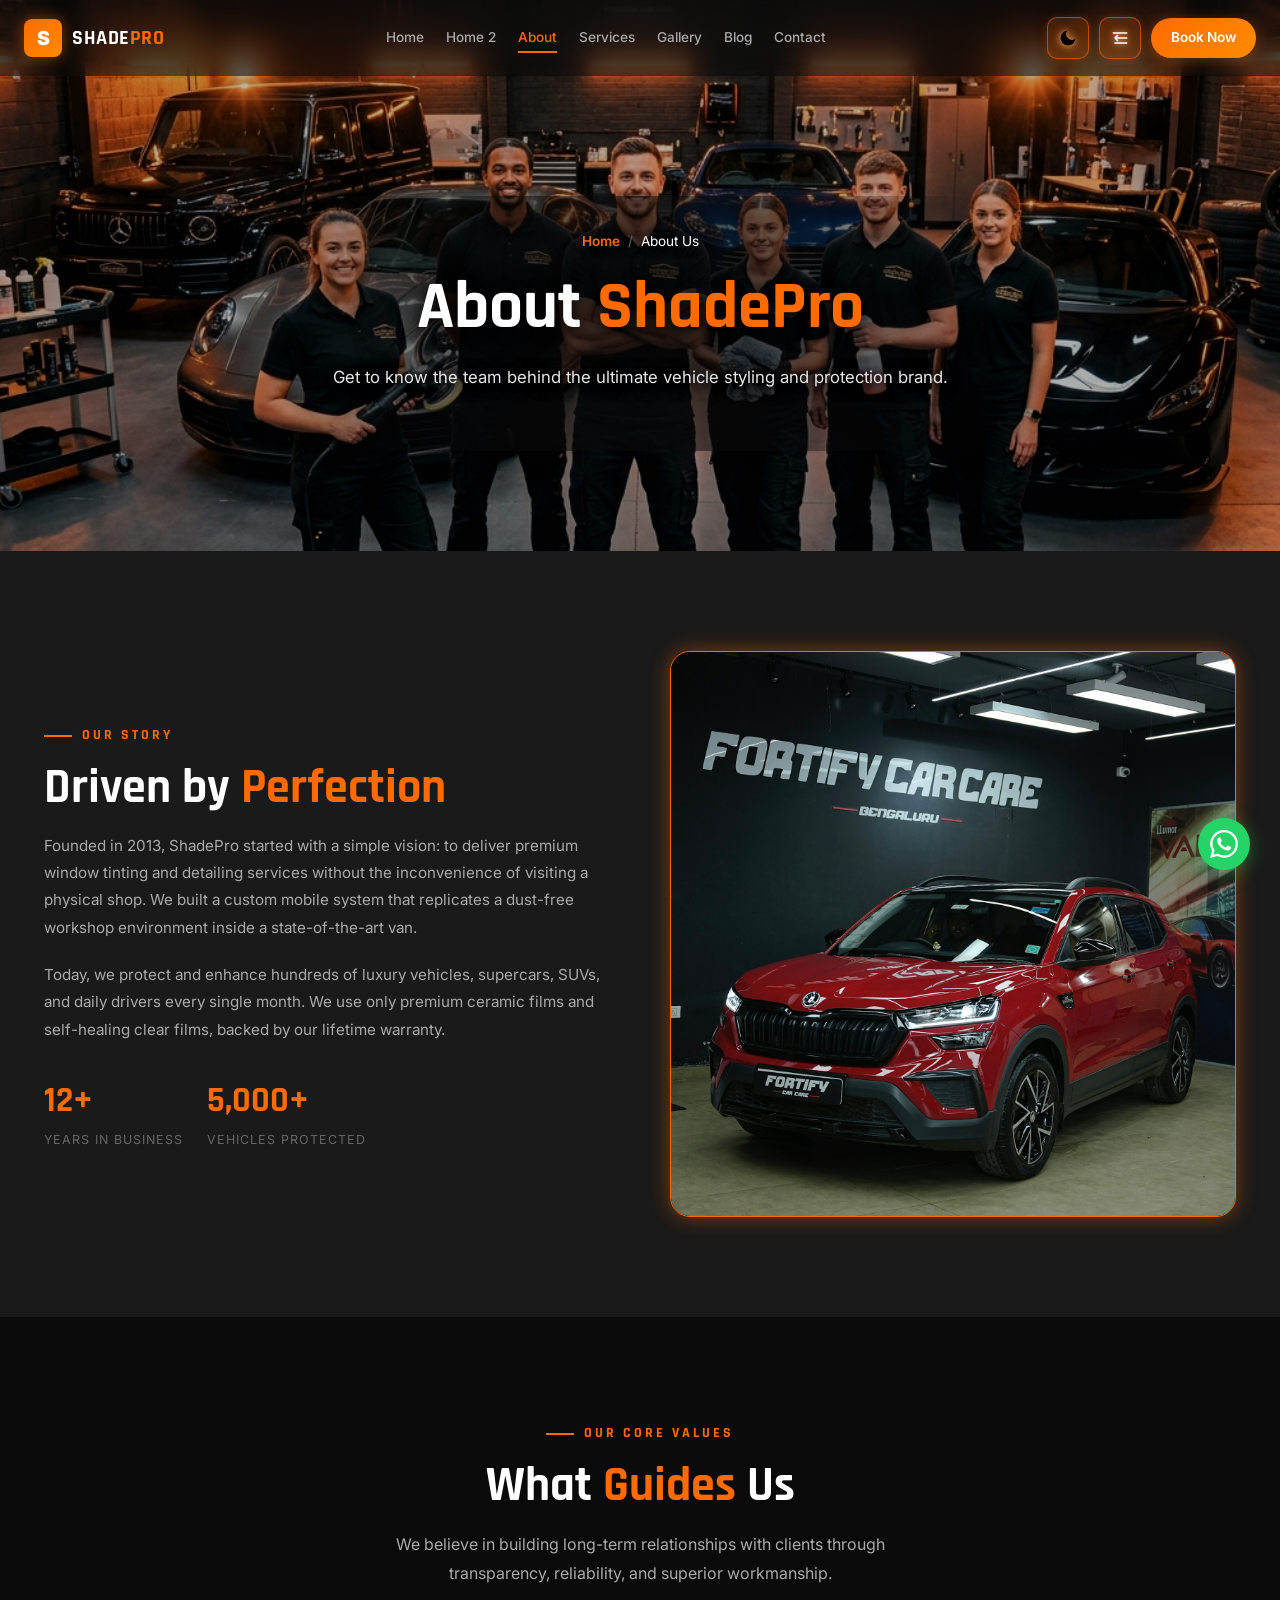
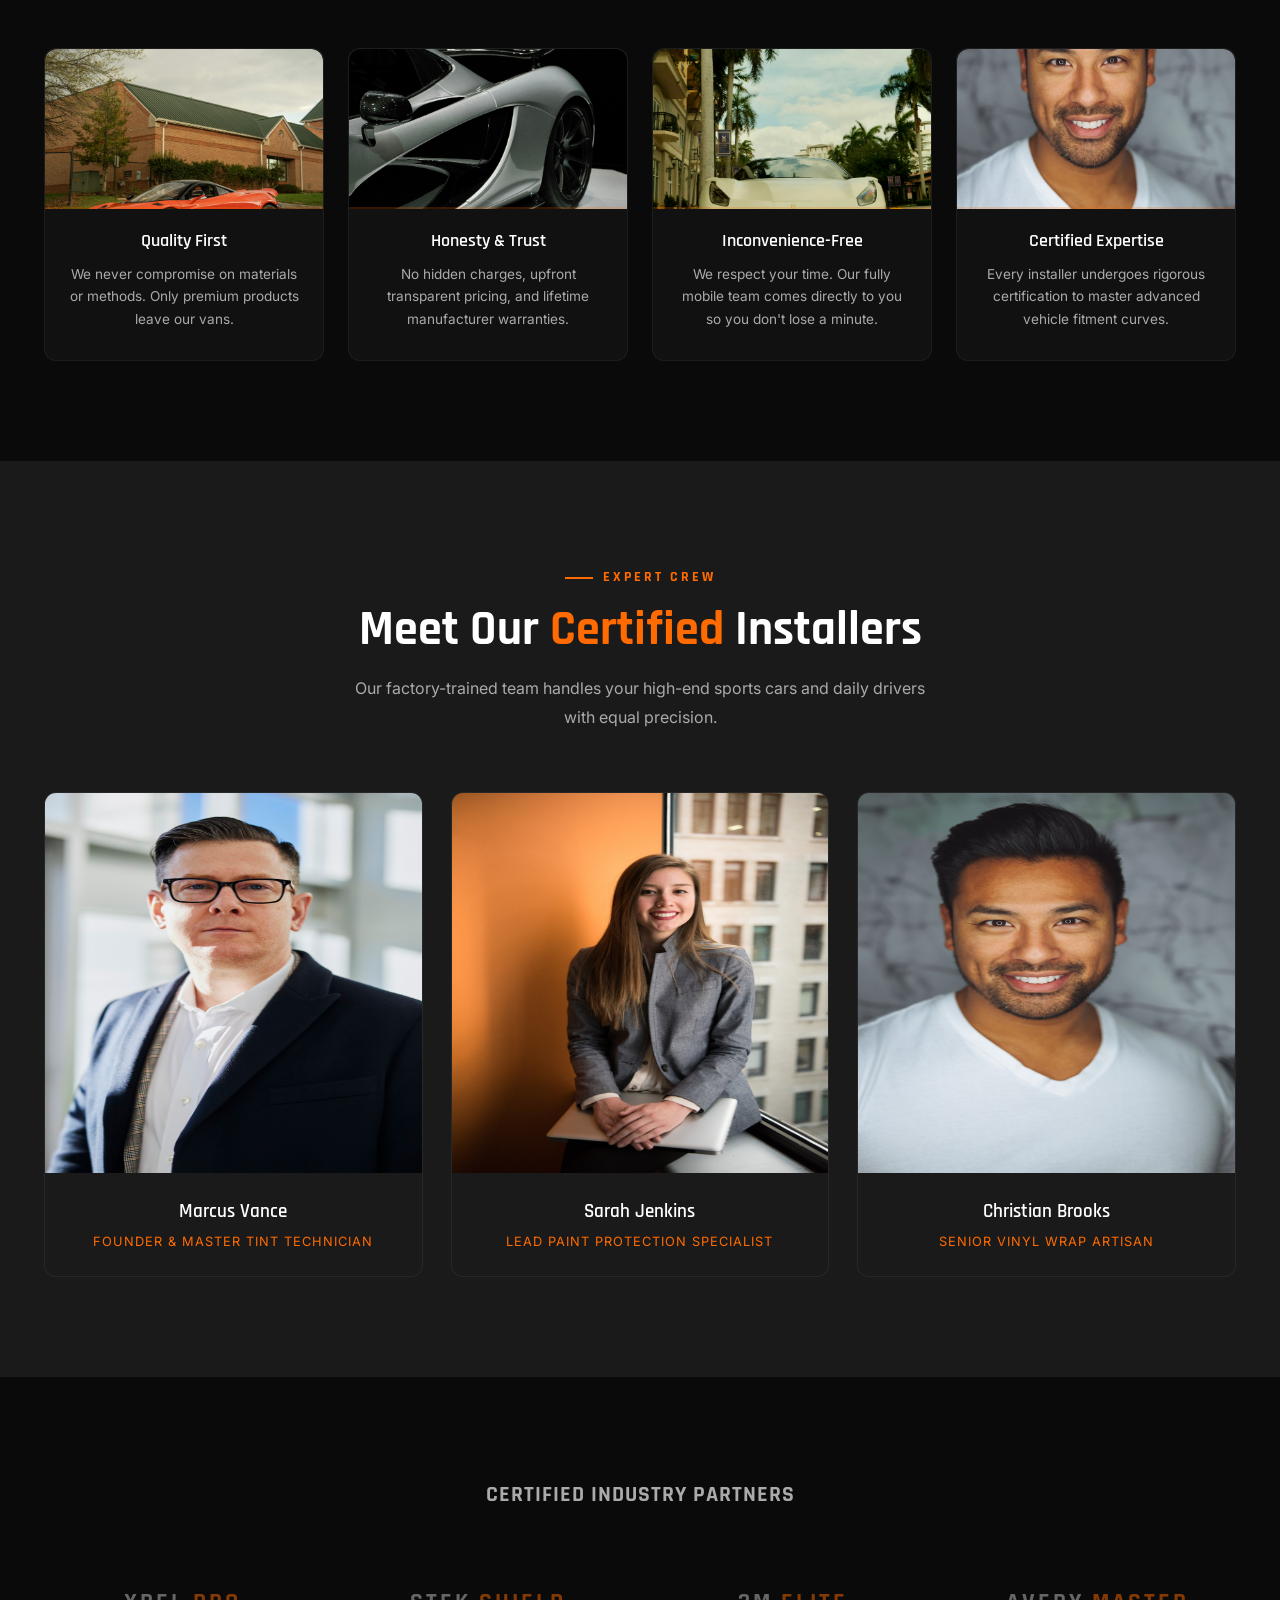
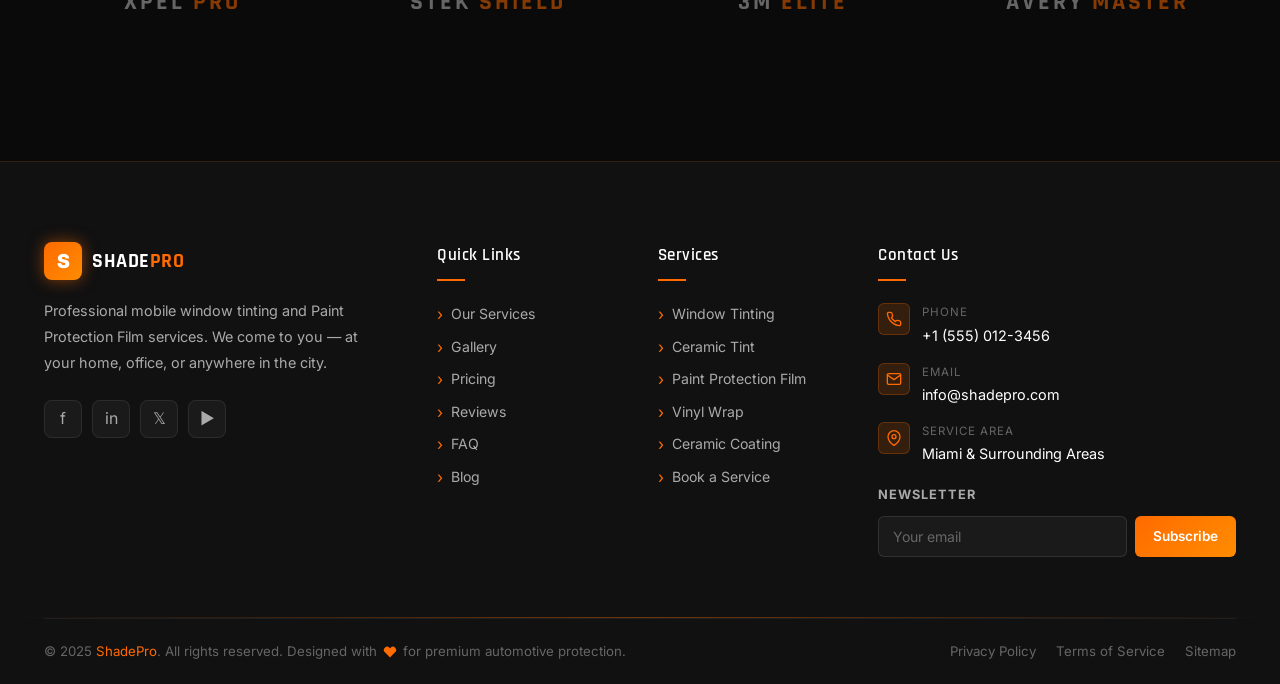
==== commit 28c820da: "Final Commit" ====
--- a/about.html
+++ b/about.html
@@ -46,14 +46,14 @@
     }
     .team-avatar-wrap {
       width: 100%;
-      height: 280px;
+      height: 380px;
       overflow: hidden;
       background: #222;
     }
     .team-img {
       width: 100%;
       height: 100%;
-      object-fit: cover;
+      object-fit: fill;
       transition: transform var(--transition);
     }
     .team-card:hover .team-img {
